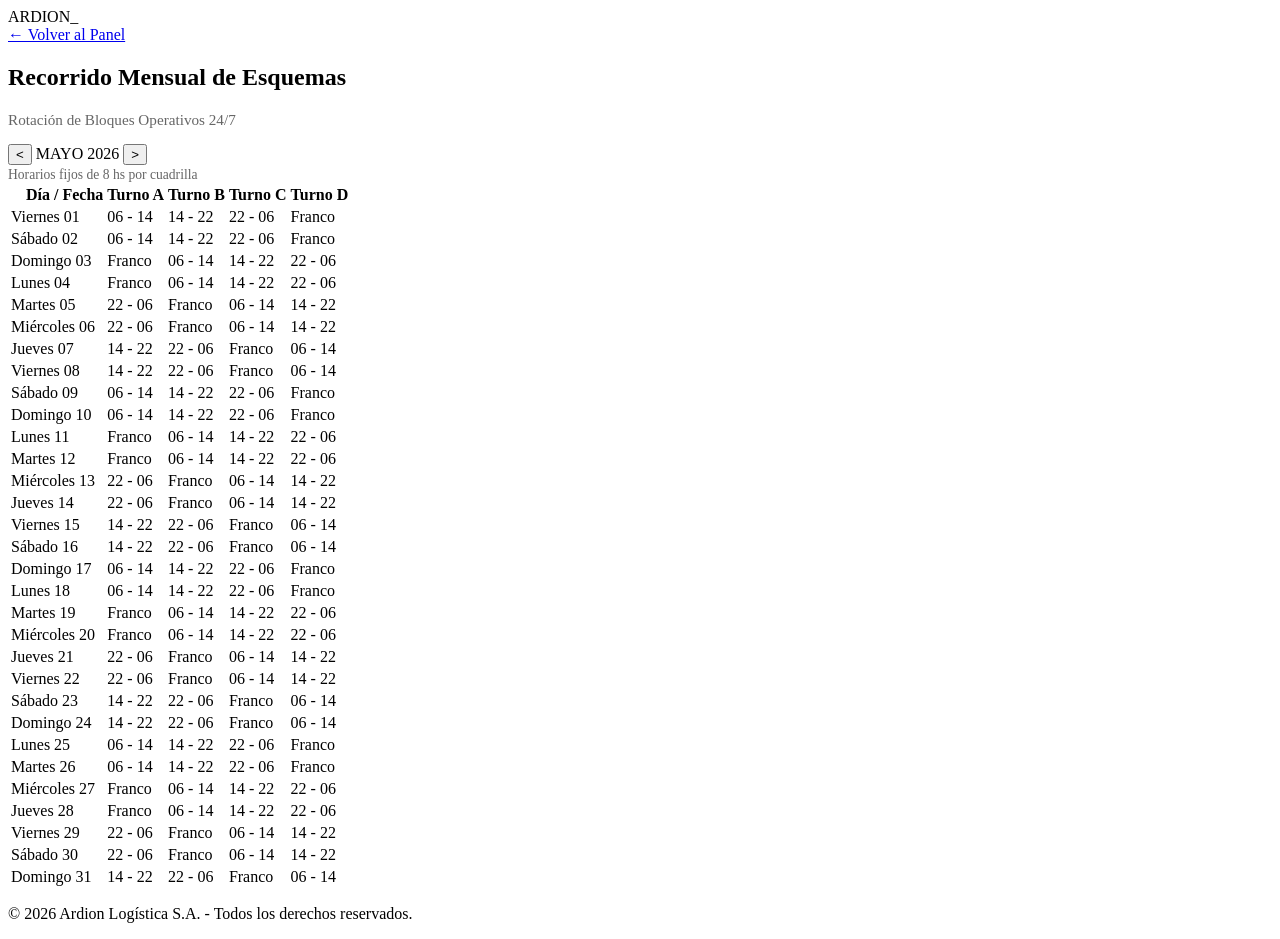
==== calendario.html @ fbe434ad "Add files via upload" ====
<!DOCTYPE html>
<html lang="es">
<head>
    <meta charset="UTF-8">
    <meta name="viewport" content="width=device-width, initial-scale=1.0">
    <title>Ardion - Calendario Mensual de Turnos</title>
	<link rel="stylesheet" href="styles.css">
</head>
<body>

    <header>
        <div class="nav-container">
            <div class="logo">ARDION<span>_</span></div>
            <a href="/home/matibza/Descargas/Deposito/separaciones/index2.html" class="btn-volver">&#8592; Volver al Panel</a>
        </div>
    </header>

    <main>
        <div class="seccion-encabezado">
            <h2>Recorrido Mensual de Esquemas</h2>
            <p style="color: #666; font-size: 0.95rem;">Rotación de Bloques Operativos 24/7</p>
        </div>

        <section>
            <div class="acciones-barra">
                <div class="mes-control">
                    <button class="btn-flecha">&lt;</button>
                    <span>MAYO 2026</span>
                    <button class="btn-flecha">&gt;</button>
                </div>
                <span style="font-size: 0.85rem; color: #666;">Horarios fijos de 8 hs por cuadrilla</span>
            </div>

            <div class="tabla-contenedor">
                <table>
                    <thead>
                        <tr>
                            <th style="text-align: left; padding-left: 1rem;">Día / Fecha</th>
                            <th>Turno A</th>
                            <th>Turno B</th>
                            <th>Turno C</th>
                            <th>Turno D</th>
                        </tr>
                    </thead>
                    <tbody>
                        <!-- Calendario Completo de 31 días (Mayo 2026) -->
                        <tr><td class="col-fecha">Viernes 01</td><td><span class="h-badge manana">06 - 14</span></td><td><span class="h-badge tarde">14 - 22</span></td><td><span class="h-badge noche">22 - 06</span></td><td><span class="h-badge franco">Franco</span></td></tr>
                        <tr class="fin-semana"><td class="col-fecha">Sábado 02</td><td><span class="h-badge manana">06 - 14</span></td><td><span class="h-badge tarde">14 - 22</span></td><td><span class="h-badge noche">22 - 06</span></td><td><span class="h-badge franco">Franco</span></td></tr>
                        <tr class="fin-semana"><td class="col-fecha">Domingo 03</td><td><span class="h-badge franco">Franco</span></td><td><span class="h-badge manana">06 - 14</span></td><td><span class="h-badge tarde">14 - 22</span></td><td><span class="h-badge noche">22 - 06</span></td></tr>
                        <tr><td class="col-fecha">Lunes 04</td><td><span class="h-badge franco">Franco</span></td><td><span class="h-badge manana">06 - 14</span></td><td><span class="h-badge tarde">14 - 22</span></td><td><span class="h-badge noche">22 - 06</span></td></tr>
                        <tr><td class="col-fecha">Martes 05</td><td><span class="h-badge noche">22 - 06</span></td><td><span class="h-badge franco">Franco</span></td><td><span class="h-badge manana">06 - 14</span></td><td><span class="h-badge tarde">14 - 22</span></td></tr>
                        <tr><td class="col-fecha">Miércoles 06</td><td><span class="h-badge noche">22 - 06</span></td><td><span class="h-badge franco">Franco</span></td><td><span class="h-badge manana">06 - 14</span></td><td><span class="h-badge tarde">14 - 22</span></td></tr>
                        <tr><td class="col-fecha">Jueves 07</td><td><span class="h-badge tarde">14 - 22</span></td><td><span class="h-badge noche">22 - 06</span></td><td><span class="h-badge franco">Franco</span></td><td><span class="h-badge manana">06 - 14</span></td></tr>
                        <tr><td class="col-fecha">Viernes 08</td><td><span class="h-badge tarde">14 - 22</span></td><td><span class="h-badge noche">22 - 06</span></td><td><span class="h-badge franco">Franco</span></td><td><span class="h-badge manana">06 - 14</span></td></tr>
                        <tr class="fin-semana"><td class="col-fecha">Sábado 09</td><td><span class="h-badge manana">06 - 14</span></td><td><span class="h-badge tarde">14 - 22</span></td><td><span class="h-badge noche">22 - 06</span></td><td><span class="h-badge franco">Franco</span></td></tr>
                        <tr class="fin-semana"><td class="col-fecha">Domingo 10</td><td><span class="h-badge manana">06 - 14</span></td><td><span class="h-badge tarde">14 - 22</span></td><td><span class="h-badge noche">22 - 06</span></td><td><span class="h-badge franco">Franco</span></td></tr>
                        <tr><td class="col-fecha">Lunes 11</td><td><span class="h-badge franco">Franco</span></td><td><span class="h-badge manana">06 - 14</span></td><td><span class="h-badge tarde">14 - 22</span></td><td><span class="h-badge noche">22 - 06</span></td></tr>
                        <tr><td class="col-fecha">Martes 12</td><td><span class="h-badge franco">Franco</span></td><td><span class="h-badge manana">06 - 14</span></td><td><span class="h-badge tarde">14 - 22</span></td><td><span class="h-badge noche">22 - 06</span></td></tr>
                        <tr><td class="col-fecha">Miércoles 13</td><td><span class="h-badge noche">22 - 06</span></td><td><span class="h-badge franco">Franco</span></td><td><span class="h-badge manana">06 - 14</span></td><td><span class="h-badge tarde">14 - 22</span></td></tr>
                        <tr><td class="col-fecha">Jueves 14</td><td><span class="h-badge noche">22 - 06</span></td><td><span class="h-badge franco">Franco</span></td><td><span class="h-badge manana">06 - 14</span></td><td><span class="h-badge tarde">14 - 22</span></td></tr>
                        <tr><td class="col-fecha">Viernes 15</td><td><span class="h-badge tarde">14 - 22</span></td><td><span class="h-badge noche">22 - 06</span></td><td><span class="h-badge franco">Franco</span></td><td><span class="h-badge manana">06 - 14</span></td></tr>
                        <tr class="fin-semana"><td class="col-fecha">Sábado 16</td><td><span class="h-badge tarde">14 - 22</span></td><td><span class="h-badge noche">22 - 06</span></td><td><span class="h-badge franco">Franco</span></td><td><span class="h-badge manana">06 - 14</span></td></tr>
                        <tr class="fin-semana"><td class="col-fecha">Domingo 17</td><td><span class="h-badge manana">06 - 14</span></td><td><span class="h-badge tarde">14 - 22</span></td><td><span class="h-badge noche">22 - 06</span></td><td><span class="h-badge franco">Franco</span></td></tr>
                        <tr><td class="col-fecha">Lunes 18</td><td><span class="h-badge manana">06 - 14</span></td><td><span class="h-badge tarde">14 - 22</span></td><td><span class="h-badge noche">22 - 06</span></td><td><span class="h-badge franco">Franco</span></td></tr>
                        <tr><td class="col-fecha">Martes 19</td><td><span class="h-badge franco">Franco</span></td><td><span class="h-badge manana">06 - 14</span></td><td><span class="h-badge tarde">14 - 22</span></td><td><span class="h-badge noche">22 - 06</span></td></tr>
                        <tr><td class="col-fecha">Miércoles 20</td><td><span class="h-badge franco">Franco</span></td><td><span class="h-badge manana">06 - 14</span></td><td><span class="h-badge tarde">14 - 22</span></td><td><span class="h-badge noche">22 - 06</span></td></tr>
                        <tr><td class="col-fecha">Jueves 21</td><td><span class="h-badge noche">22 - 06</span></td><td><span class="h-badge franco">Franco</span></td><td><span class="h-badge manana">06 - 14</span></td><td><span class="h-badge tarde">14 - 22</span></td></tr>
                        <tr><td class="col-fecha">Viernes 22</td><td><span class="h-badge noche">22 - 06</span></td><td><span class="h-badge franco">Franco</span></td><td><span class="h-badge manana">06 - 14</span></td><td><span class="h-badge tarde">14 - 22</span></td></tr>
                        <tr class="fin-semana"><td class="col-fecha">Sábado 23</td><td><span class="h-badge tarde">14 - 22</span></td><td><span class="h-badge noche">22 - 06</span></td><td><span class="h-badge franco">Franco</span></td><td><span class="h-badge manana">06 - 14</span></td></tr>
                        <tr class="fin-semana"><td class="col-fecha">Domingo 24</td><td><span class="h-badge tarde">14 - 22</span></td><td><span class="h-badge noche">22 - 06</span></td><td><span class="h-badge franco">Franco</span></td><td><span class="h-badge manana">06 - 14</span></td></tr>
                        <tr><td class="col-fecha">Lunes 25</td><td><span class="h-badge manana">06 - 14</span></td><td><span class="h-badge tarde">14 - 22</span></td><td><span class="h-badge noche">22 - 06</span></td><td><span class="h-badge franco">Franco</span></td></tr>
                        <tr><td class="col-fecha">Martes 26</td><td><span class="h-badge manana">06 - 14</span></td><td><span class="h-badge tarde">14 - 22</span></td><td><span class="h-badge noche">22 - 06</span></td><td><span class="h-badge franco">Franco</span></td></tr>
                        <tr><td class="col-fecha">Miércoles 27</td><td><span class="h-badge franco">Franco</span></td><td><span class="h-badge manana">06 - 14</span></td><td><span class="h-badge tarde">14 - 22</span></td><td><span class="h-badge noche">22 - 06</span></td></tr>
                        <tr><td class="col-fecha">Jueves 28</td><td><span class="h-badge franco">Franco</span></td><td><span class="h-badge manana">06 - 14</span></td><td><span class="h-badge tarde">14 - 22</span></td><td><span class="h-badge noche">22 - 06</span></td></tr>
                        <tr><td class="col-fecha">Viernes 29</td><td><span class="h-badge noche">22 - 06</span></td><td><span class="h-badge franco">Franco</span></td><td><span class="h-badge manana">06 - 14</span></td><td><span class="h-badge tarde">14 - 22</span></td></tr>
                        <tr class="fin-semana"><td class="col-fecha">Sábado 30</td><td><span class="h-badge noche">22 - 06</span></td><td><span class="h-badge franco">Franco</span></td><td><span class="h-badge manana">06 - 14</span></td><td><span class="h-badge tarde">14 - 22</span></td></tr>
                        <tr class="fin-semana"><td class="col-fecha">Domingo 31</td><td><span class="h-badge tarde">14 - 22</span></td><td><span class="h-badge noche">22 - 06</span></td><td><span class="h-badge franco">Franco</span></td><td><span class="h-badge manana">06 - 14</span></td></tr>
                    </tbody>
                </table>
            </div>
        </section>
    </main>

    <footer>
        <div class="container">
            <p>&copy; 2026 Ardion Logística S.A. - Todos los derechos reservados.</p>
        </div>
    </footer>

</body>
</html>
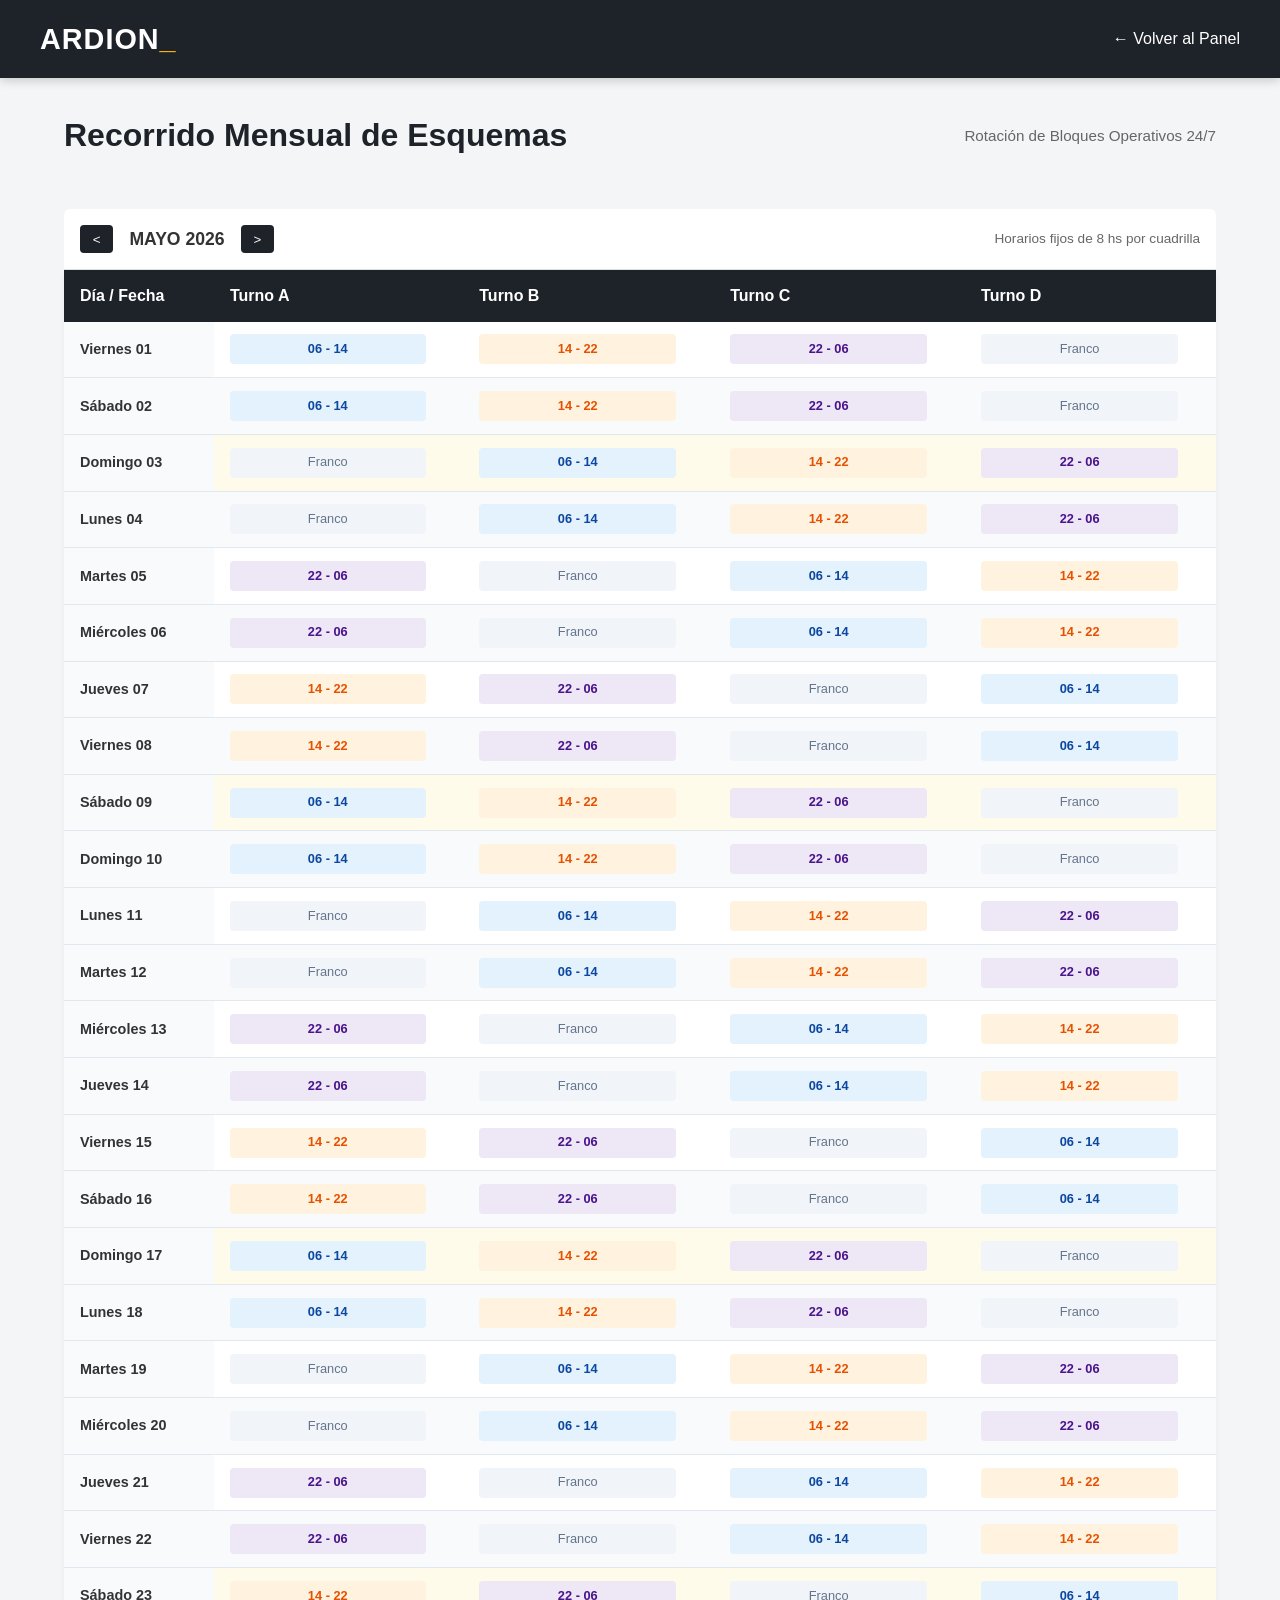
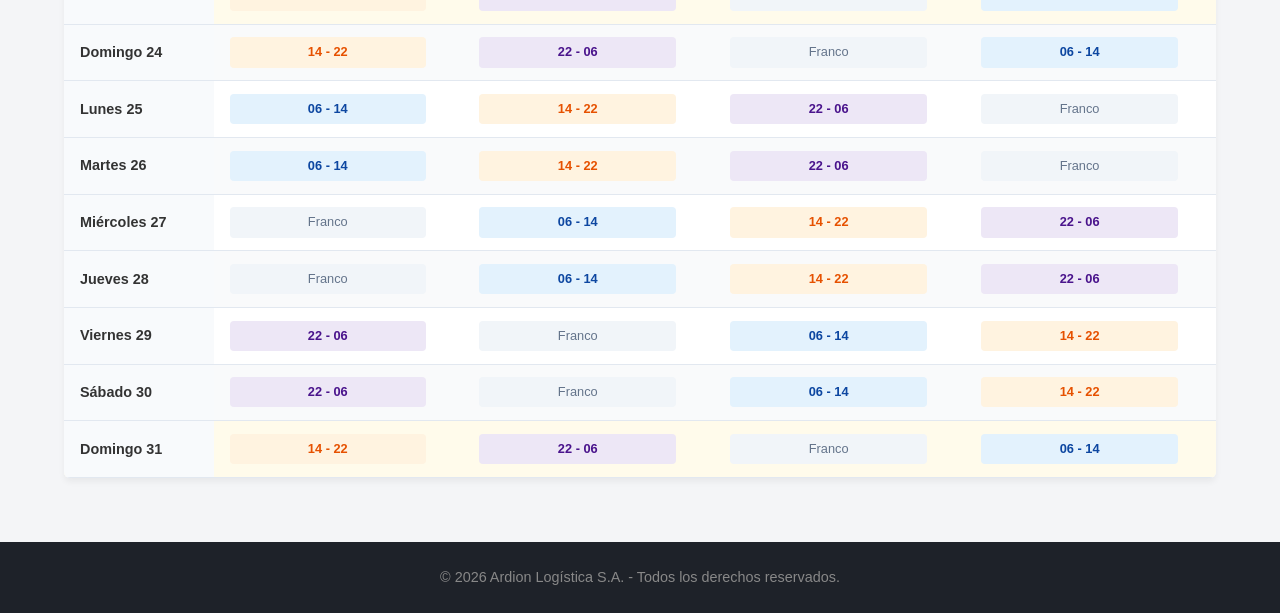
==== commit 2501d20c: "Update calendario.html" ====
--- a/calendario.html
+++ b/calendario.html
@@ -11,7 +11,7 @@
     <header>
         <div class="nav-container">
             <div class="logo">ARDION<span>_</span></div>
-            <a href="/home/matibza/Descargas/Deposito/separaciones/index2.html" class="btn-volver">&#8592; Volver al Panel</a>
+            <a href="index2.html" class="btn-volver">&#8592; Volver al Panel</a>
         </div>
     </header>
 
--- a/styles.css
+++ b/styles.css
@@ -0,0 +1,604 @@
+/* ============================================================
+   ARDION LOGISTICS - ESTILOS GLOBALES UNIFICADOS
+   Integra: Dashboard Principal | Turnos | Análisis | Personal | Stock | Vacaciones
+   Versión 2.0 - Sin conflictos ni superposiciones
+   ============================================================ */
+
+/* ---------- VARIABLES GLOBALES ---------- */
+:root {
+    /* Colores base */
+    --color-principal: #1e2229;
+    --color-secundario: #2a303c;
+    --color-acento: #ffb703;
+    --color-texto: #ffffff;
+    --color-texto-oscuro: #333333;
+    --color-fondo: #f4f5f7;
+    --fuente: 'Segoe UI', Tahoma, Geneva, Verdana, sans-serif;
+    
+    /* Colores específicos por módulo (se usan según contexto) */
+    --color-stock: #0288d1;
+    --color-autoelevadores: #f57c00;
+    --color-personal: #388e3c;
+    --color-turnos: #7b1fa2;
+    --color-vacaciones: #d32f2f;
+    --color-analisis: #0097a7;
+    
+    /* Estados y métricas */
+    --color-exito: #388e3c;
+    --color-alerta: #f57c00;
+    --color-peligro: #d32f2f;
+}
+
+* {
+    margin: 0;
+    padding: 0;
+    box-sizing: border-box;
+}
+
+body {
+    font-family: var(--fuente);
+    background-color: var(--color-fondo);
+    color: var(--color-texto-oscuro);
+    line-height: 1.6;
+}
+
+/* ---------- HEADER Y NAVEGACIÓN (Común a todos) ---------- */
+header {
+    background-color: var(--color-principal);
+    color: var(--color-texto);
+    padding: 1rem 2rem;
+    position: sticky;
+    top: 0;
+    z-index: 1000;
+    box-shadow: 0 2px 10px rgba(0,0,0,0.2);
+}
+
+.nav-container {
+    display: flex;
+    justify-content: space-between;
+    align-items: center;
+    max-width: 1200px;
+    margin: 0 auto;
+}
+
+.logo {
+    font-size: 1.8rem;
+    font-weight: bold;
+    letter-spacing: 1px;
+}
+
+.logo span {
+    color: var(--color-acento);
+}
+
+/* Navegación común */
+nav ul {
+    display: flex;
+    list-style: none;
+    gap: 1.5rem;
+}
+
+nav a, .btn-volver {
+    color: var(--color-texto);
+    text-decoration: none;
+    font-weight: 500;
+    transition: color 0.3s ease;
+    display: flex;
+    align-items: center;
+    gap: 0.5rem;
+}
+
+nav a:hover, .btn-volver:hover {
+    color: var(--color-acento);
+}
+
+/* ---------- CONTENEDORES PRINCIPALES ---------- */
+main {
+    max-width: 1200px;
+    margin: 2rem auto;
+    padding: 0 1.5rem;
+}
+
+.hero {
+    background: linear-gradient(rgba(30, 34, 41, 0.85), rgba(42, 48, 60, 0.85)), 
+                url('https://images.unsplash.com/photo-1586528116311-ad8dd3c8310d?auto=format&fit=crop&w=1350&q=80') no-repeat center center/cover;
+    height: 40vh;
+    display: flex;
+    justify-content: center;
+    align-items: center;
+    text-align: center;
+    color: var(--color-texto);
+    padding: 0 1rem;
+}
+
+.hero-content h1 {
+    font-size: 2.5rem;
+    margin-bottom: 0.5rem;
+}
+
+.hero-content p {
+    font-size: 1.2rem;
+    color: #ccc;
+}
+
+/* ---------- SECCIÓN TÍTULOS (Común) ---------- */
+.seccion-titulo {
+    text-align: center;
+    margin-bottom: 3rem;
+    position: relative;
+}
+
+.seccion-titulo h2, .seccion-encabezado h2 {
+    font-size: 2rem;
+    color: var(--color-principal);
+}
+
+.seccion-titulo::after {
+    content: '';
+    display: block;
+    width: 60px;
+    height: 4px;
+    background-color: var(--color-acento);
+    margin: 0.5rem auto 0 auto;
+    border-radius: 2px;
+}
+
+.seccion-encabezado {
+    display: flex;
+    justify-content: space-between;
+    align-items: center;
+    margin-bottom: 2rem;
+    padding-bottom: 1rem;
+}
+
+/* Bordes por módulo - se aplican según clase */
+.seccion-encabezado.border-stock { border-bottom: 3px solid var(--color-stock); }
+.seccion-encabezado.border-turnos { border-bottom: 3px solid var(--color-turnos); }
+.seccion-encabezado.border-analisis { border-bottom: 3px solid var(--color-analisis); }
+.seccion-encabezado.border-personal { border-bottom: 3px solid var(--color-personal); }
+.seccion-encabezado.border-vacaciones { border-bottom: 3px solid var(--color-vacaciones); }
+
+/* ---------- GRILLAS Y CARDS (Dashboard) ---------- */
+.dashboard-grid {
+    display: grid;
+    grid-template-columns: repeat(auto-fit, minmax(300px, 1fr));
+    gap: 2rem;
+}
+
+/* Cards base */
+.card, .kpi-box, .kpi-card, .panel-formulario, .panel-tabla {
+    background-color: #ffffff;
+    border-radius: 6px;
+    box-shadow: 0 4px 6px rgba(0,0,0,0.05);
+    transition: transform 0.3s ease, box-shadow 0.3s ease;
+}
+
+.card {
+    padding: 2rem;
+    display: flex;
+    flex-direction: column;
+    justify-content: space-between;
+    border-top: 5px solid var(--color-secundario);
+}
+
+.card:hover {
+    transform: translateY(-5px);
+    box-shadow: 0 8px 15px rgba(0,0,0,0.1);
+}
+
+/* Variaciones de color en el borde superior de cada tarjeta dashboard */
+.card.stock { --color-secundario: var(--color-stock); border-top-color: var(--color-stock); }
+.card.autoelevadores { --color-secundario: var(--color-autoelevadores); border-top-color: var(--color-autoelevadores); }
+.card.personal { --color-secundario: var(--color-personal); border-top-color: var(--color-personal); }
+.card.turnos { --color-secundario: var(--color-turnos); border-top-color: var(--color-turnos); }
+.card.vacaciones { --color-secundario: var(--color-vacaciones); border-top-color: var(--color-vacaciones); }
+.card.analisis { --color-secundario: var(--color-analisis); border-top-color: var(--color-analisis); }
+
+.card h3, .kpi-box h3 {
+    font-size: 1.4rem;
+    margin-bottom: 1rem;
+    color: var(--color-principal);
+}
+
+.card p, .kpi-box p {
+    color: #666;
+    margin-bottom: 1.5rem;
+    font-size: 0.95rem;
+    flex-grow: 1;
+}
+
+.card-btn {
+    display: inline-block;
+    background-color: var(--color-principal);
+    color: var(--color-texto);
+    padding: 0.7rem 1.5rem;
+    text-decoration: none;
+    border-radius: 4px;
+    font-weight: 600;
+    text-align: center;
+    transition: background-color 0.3s ease;
+}
+
+.card-btn:hover {
+    background-color: var(--color-acento);
+    color: var(--color-principal);
+}
+
+/* ---------- KPI CARDS (Genérico reutilizable) ---------- */
+.kpi-card {
+    padding: 1.5rem;
+    border-left: 4px solid var(--color-principal);
+}
+
+.kpi-card p {
+    font-size: 0.9rem;
+    color: #666;
+    text-transform: uppercase;
+    font-weight: 600;
+}
+
+.kpi-card .numero, .stat-grande {
+    font-size: 1.8rem;
+    font-weight: bold;
+    color: var(--color-principal);
+    margin-top: 0.2rem;
+}
+
+.kpi-card.alerta {
+    border-left-color: var(--color-alerta);
+}
+
+/* ---------- BARRAS DE ACCIONES Y FILTROS (Común) ---------- */
+.acciones-barra {
+    background-color: #ffffff;
+    padding: 1rem;
+    border-radius: 6px 6px 0 0;
+    border-bottom: 1px solid #e0e0e0;
+    display: flex;
+    justify-content: space-between;
+    align-items: center;
+    gap: 1rem;
+    flex-wrap: wrap;
+}
+
+.buscador {
+    padding: 0.6rem 1rem;
+    border: 1px solid #ccc;
+    border-radius: 4px;
+    width: 300px;
+    font-family: var(--fuente);
+}
+
+/* Botones por módulo */
+.btn-accion, .btn-submit {
+    background-color: var(--color-principal);
+    color: var(--color-texto);
+    padding: 0.6rem 1.2rem;
+    text-decoration: none;
+    border-radius: 4px;
+    font-weight: 600;
+    font-size: 0.9rem;
+    transition: background-color 0.3s ease;
+    border: none;
+    cursor: pointer;
+}
+
+.btn-accion.stock { background-color: var(--color-stock); }
+.btn-accion.stock:hover { background-color: #0277bd; }
+
+.btn-accion.personal { background-color: var(--color-personal); }
+.btn-accion.personal:hover { background-color: #2e7d32; }
+
+.btn-accion.vacaciones, .btn-submit { background-color: var(--color-vacaciones); }
+.btn-accion.vacaciones:hover, .btn-submit:hover { background-color: #b71c1c; }
+
+/* Navegación entre meses */
+.mes-control {
+    display: flex;
+    align-items: center;
+    gap: 1rem;
+    font-weight: bold;
+    font-size: 1.1rem;
+}
+
+.btn-flecha {
+    background-color: var(--color-principal);
+    color: var(--color-texto);
+    border: none;
+    padding: 0.4rem 0.8rem;
+    border-radius: 4px;
+    cursor: pointer;
+}
+
+/* ---------- TABLAS (Estilo unificado) ---------- */
+.tabla-contenedor {
+    background-color: #ffffff;
+    border-radius: 0 0 6px 6px;
+    box-shadow: 0 4px 6px rgba(0,0,0,0.05);
+    overflow-x: auto;
+}
+
+table {
+    width: 100%;
+    border-collapse: collapse;
+    text-align: left;
+}
+
+th {
+    background-color: var(--color-principal);
+    color: var(--color-texto);
+    font-weight: 600;
+    padding: 0.8rem 1rem;
+    position: sticky;
+    top: 0;
+    z-index: 20;
+}
+
+td {
+    padding: 0.8rem 1rem;
+    font-size: 0.9rem;
+    border-bottom: 1px solid #e2e8f0;
+}
+
+tr:hover {
+    background-color: #f1f3f5;
+}
+
+tr:nth-child(even) {
+    background-color: #f9fafb;
+}
+
+/* Columna fecha específica para calendario turnos */
+.col-fecha {
+    font-weight: 600;
+    background-color: #f8fafc;
+    text-align: left;
+    padding-left: 1rem;
+    width: 150px;
+}
+
+/* Fines de semana en calendario */
+.fin-semana {
+    background-color: #fffbeb;
+}
+
+/* ---------- BADGES Y ESTADOS (Unificados) ---------- */
+.badge {
+    display: inline-block;
+    padding: 0.25rem 0.6rem;
+    border-radius: 50px;
+    font-size: 0.8rem;
+    font-weight: 600;
+    text-align: center;
+}
+
+/* Estados de stock */
+.badge.disponible { background-color: #e8f5e9; color: #2e7d32; }
+.badge.critico { background-color: #ffebee; color: #c62828; }
+.badge.baja { background-color: #fff3e0; color: #ef6c00; }
+
+/* Estados de personal */
+.badge.activo { background-color: #e8f5e9; color: #2e7d32; }
+.badge.descanso { background-color: #e3f2fd; color: #0d47a1; }
+.badge.licencia { background-color: #ffebee; color: #c62828; }
+
+/* Estados de vacaciones */
+.badge.aprobado { background-color: #e8f5e9; color: #2e7d32; }
+.badge.pendiente { background-color: #fff3e0; color: #ef6c00; }
+.badge.rechazado { background-color: #ffebee; color: #c62828; }
+
+/* ---------- BLOQUES DE HORARIOS (Calendario Turnos) ---------- */
+.h-badge {
+    display: inline-block;
+    width: 90%;
+    padding: 0.3rem 0;
+    border-radius: 4px;
+    font-weight: bold;
+    font-size: 0.8rem;
+    text-align: center;
+}
+
+.h-badge.manana { background-color: #e3f2fd; color: #0d47a1; }
+.h-badge.tarde { background-color: #fff3e0; color: #e65100; }
+.h-badge.noche { background-color: #ede7f6; color: #4a148c; }
+.h-badge.franco { background-color: #f1f5f9; color: #64748b; font-weight: normal; }
+
+/* ---------- COMPONENTES DE GRÁFICOS Y MÉTRICAS ---------- */
+.dashboard-row {
+    display: grid;
+    grid-template-columns: repeat(auto-fit, minmax(340px, 1fr));
+    gap: 2rem;
+    margin-bottom: 2rem;
+}
+
+.kpi-box {
+    padding: 1.5rem;
+}
+
+.kpi-box h3 {
+    font-size: 1.1rem;
+    border-bottom: 1px solid #eee;
+    padding-bottom: 0.5rem;
+    margin-bottom: 1rem;
+    display: flex;
+    justify-content: space-between;
+    align-items: center;
+}
+
+.kpi-meta {
+    font-size: 0.8rem;
+    color: #888;
+    font-weight: normal;
+}
+
+.stat-grande {
+    text-align: center;
+    margin: 0.5rem 0;
+}
+
+.stat-sub {
+    font-size: 0.85rem;
+    color: #666;
+    text-align: center;
+    margin-bottom: 1rem;
+}
+
+/* Barras de progreso */
+.progress-container {
+    margin-bottom: 1rem;
+}
+
+.progress-label {
+    display: flex;
+    justify-content: space-between;
+    font-size: 0.85rem;
+    margin-bottom: 0.25rem;
+    font-weight: 500;
+}
+
+.progress-bar-bg {
+    background-color: #eaedf1;
+    height: 10px;
+    border-radius: 5px;
+    overflow: hidden;
+}
+
+.progress-bar-fill {
+    height: 100%;
+    border-radius: 5px;
+}
+
+/* Mini listas */
+.mini-list {
+    list-style: none;
+}
+
+.mini-list-item {
+    display: flex;
+    justify-content: space-between;
+    align-items: center;
+    padding: 0.5rem 0;
+    border-bottom: 1px dashed #eee;
+    font-size: 0.9rem;
+}
+
+.mini-list-item:last-child {
+    border-bottom: none;
+}
+
+/* Textos de estado */
+.txt-exito { color: var(--color-exito); font-weight: bold; }
+.txt-alerta { color: var(--color-alerta); font-weight: bold; }
+.txt-peligro { color: var(--color-peligro); font-weight: bold; }
+
+/* ---------- LAYOUT DE DOS COLUMNAS (Vacaciones) ---------- */
+.contenido-layout {
+    display: grid;
+    grid-template-columns: 320px 1fr;
+    gap: 2rem;
+}
+
+.panel-formulario, .panel-tabla {
+    height: fit-content;
+}
+
+.panel-formulario {
+    padding: 1.5rem;
+}
+
+.panel-formulario h3, .tabla-cabecera-filtro h3 {
+    font-size: 1.1rem;
+    margin-bottom: 1.2rem;
+    color: var(--color-principal);
+    border-bottom: 1px solid #eee;
+    padding-bottom: 0.5rem;
+}
+
+.tabla-cabecera-filtro {
+    padding: 1rem;
+    background-color: #fff;
+    border-bottom: 1px solid #e0e0e0;
+    display: flex;
+    justify-content: space-between;
+    align-items: center;
+}
+
+/* Formularios */
+.form-group {
+    margin-bottom: 1rem;
+}
+
+.form-group label {
+    display: block;
+    font-size: 0.85rem;
+    font-weight: 600;
+    margin-bottom: 0.3rem;
+    color: #555;
+}
+
+.form-group input, .form-group select {
+    width: 100%;
+    padding: 0.6rem;
+    border: 1px solid #ccc;
+    border-radius: 4px;
+    font-family: var(--fuente);
+    font-size: 0.9rem;
+}
+
+/* ---------- GRILLAS DE RESUMEN (Personal, Stock, Vacaciones) ---------- */
+.resumen-personal, .resumen-stock, .resumen-vacaciones {
+    display: grid;
+    grid-template-columns: repeat(auto-fit, minmax(220px, 1fr));
+    gap: 1.5rem;
+    margin-bottom: 2.5rem;
+}
+
+/* ---------- FOOTER (Común) ---------- */
+footer {
+    background-color: var(--color-principal);
+    color: var(--color-texto);
+    text-align: center;
+    padding: 1.5rem;
+    margin-top: 4rem;
+    font-size: 0.9rem;
+}
+
+footer p {
+    color: #888;
+}
+
+/* ---------- RESPONSIVE (Unificado) ---------- */
+@media (max-width: 992px) {
+    .contenido-layout {
+        grid-template-columns: 1fr;
+    }
+}
+
+@media (max-width: 768px) {
+    .hero-content h1 {
+        font-size: 2rem;
+    }
+    
+    nav, nav ul {
+        display: none;
+    }
+    
+    .seccion-encabezado {
+        flex-direction: column;
+        align-items: flex-start;
+        gap: 1rem;
+    }
+    
+    .acciones-barra {
+        flex-direction: column;
+        align-items: stretch;
+    }
+    
+    .buscador {
+        width: 100%;
+    }
+    
+    .dashboard-row, .contenido-layout {
+        grid-template-columns: 1fr;
+    }
+}
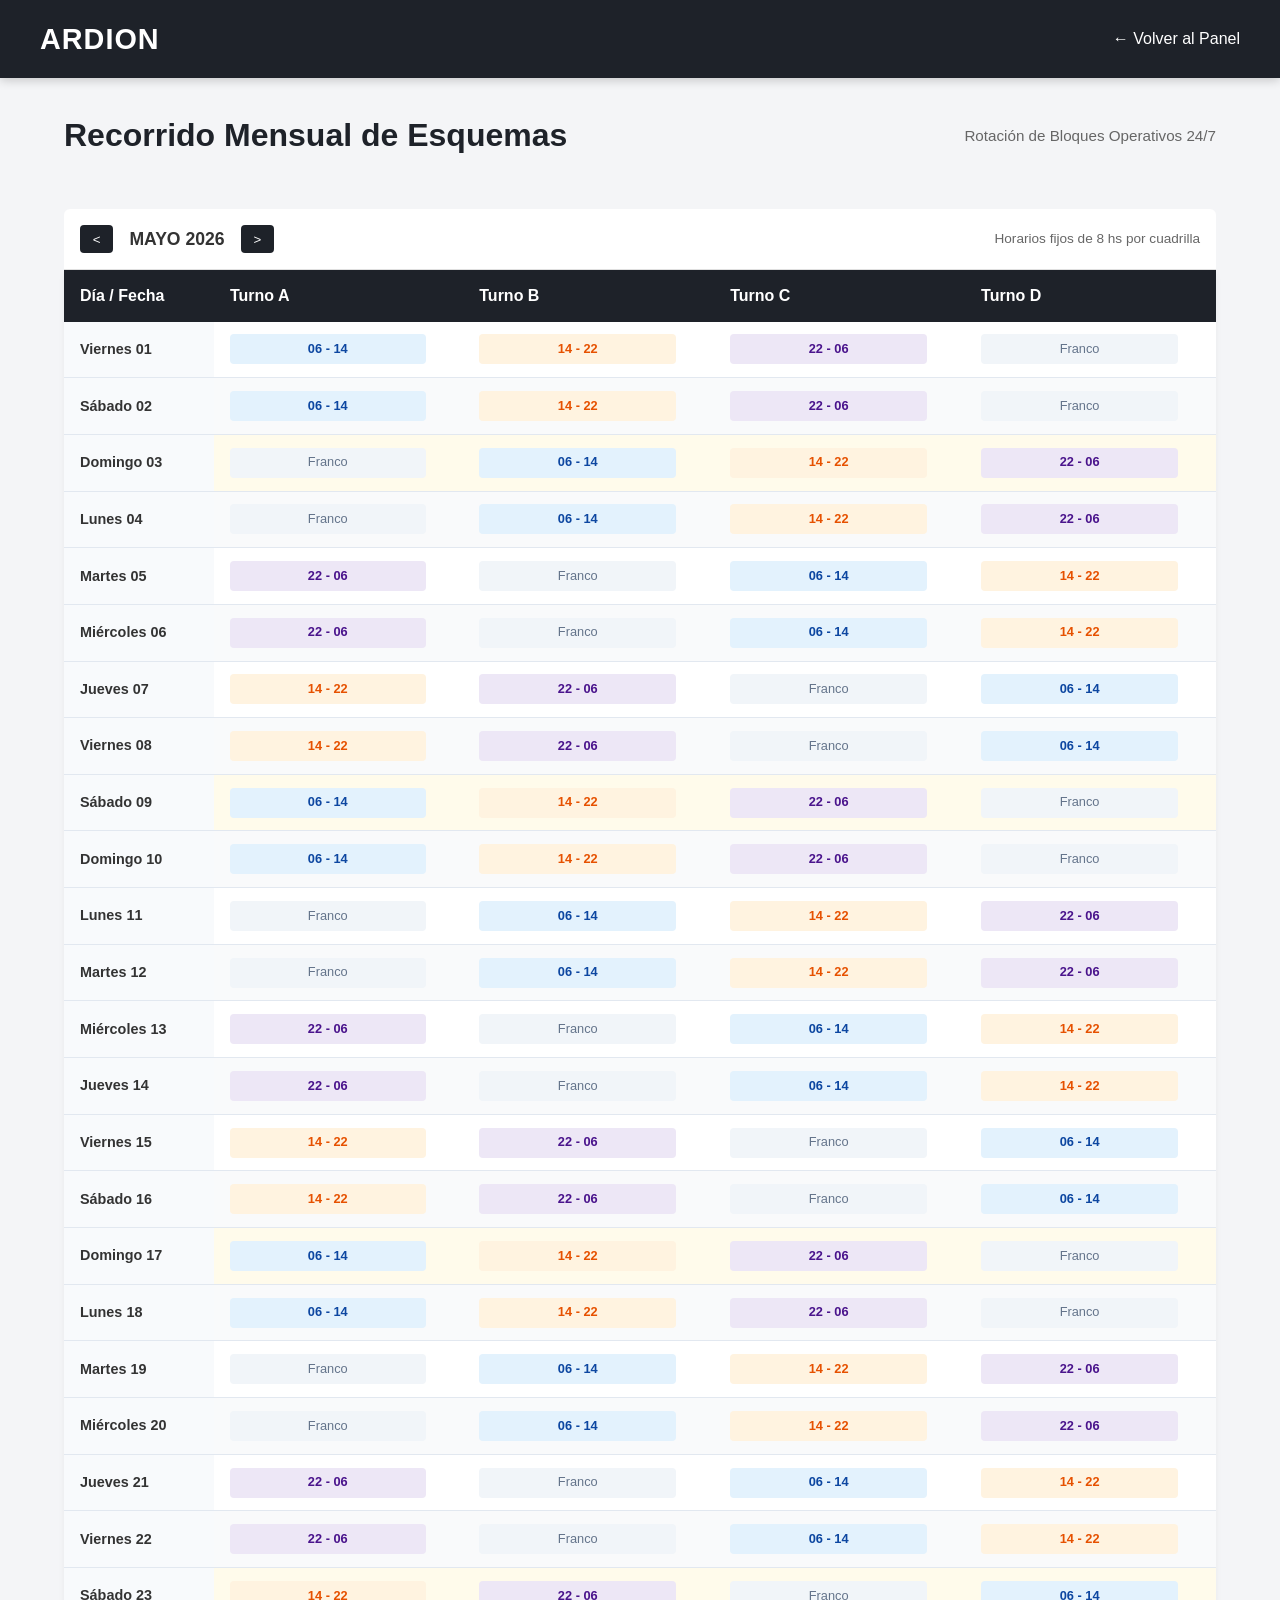
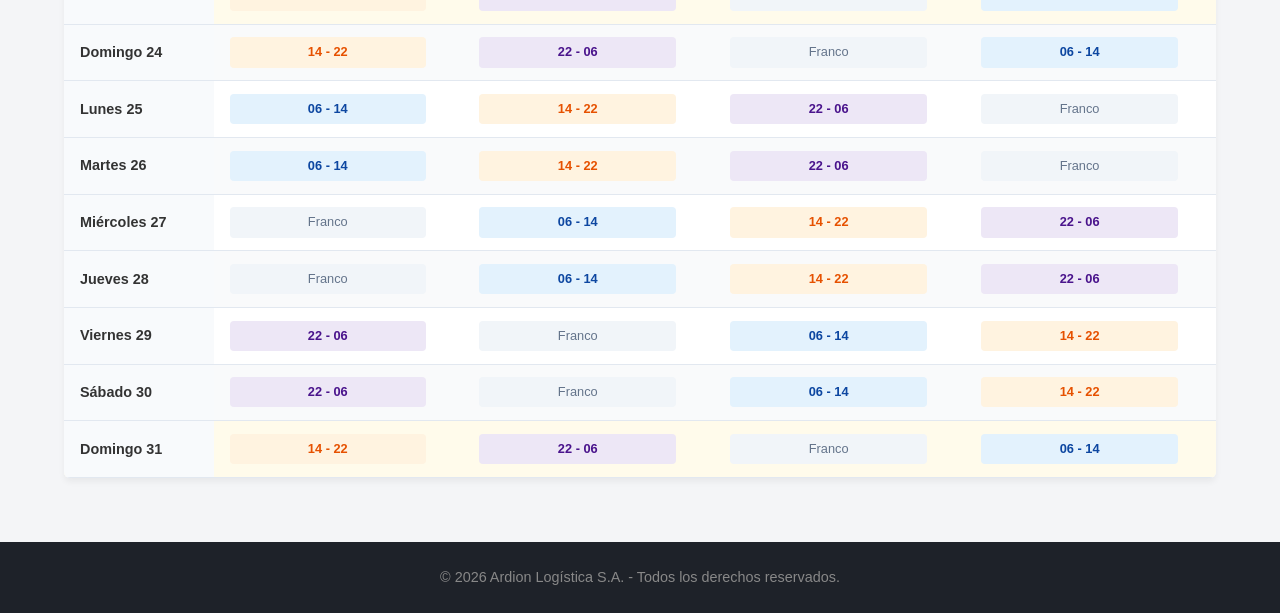
==== commit f6c59bbc: "Update calendario.html" ====
--- a/calendario.html
+++ b/calendario.html
@@ -10,7 +10,7 @@
 
     <header>
         <div class="nav-container">
-            <div class="logo">ARDION<span>_</span></div>
+            <div class="logo">ARDION</div>
             <a href="index2.html" class="btn-volver">&#8592; Volver al Panel</a>
         </div>
     </header>
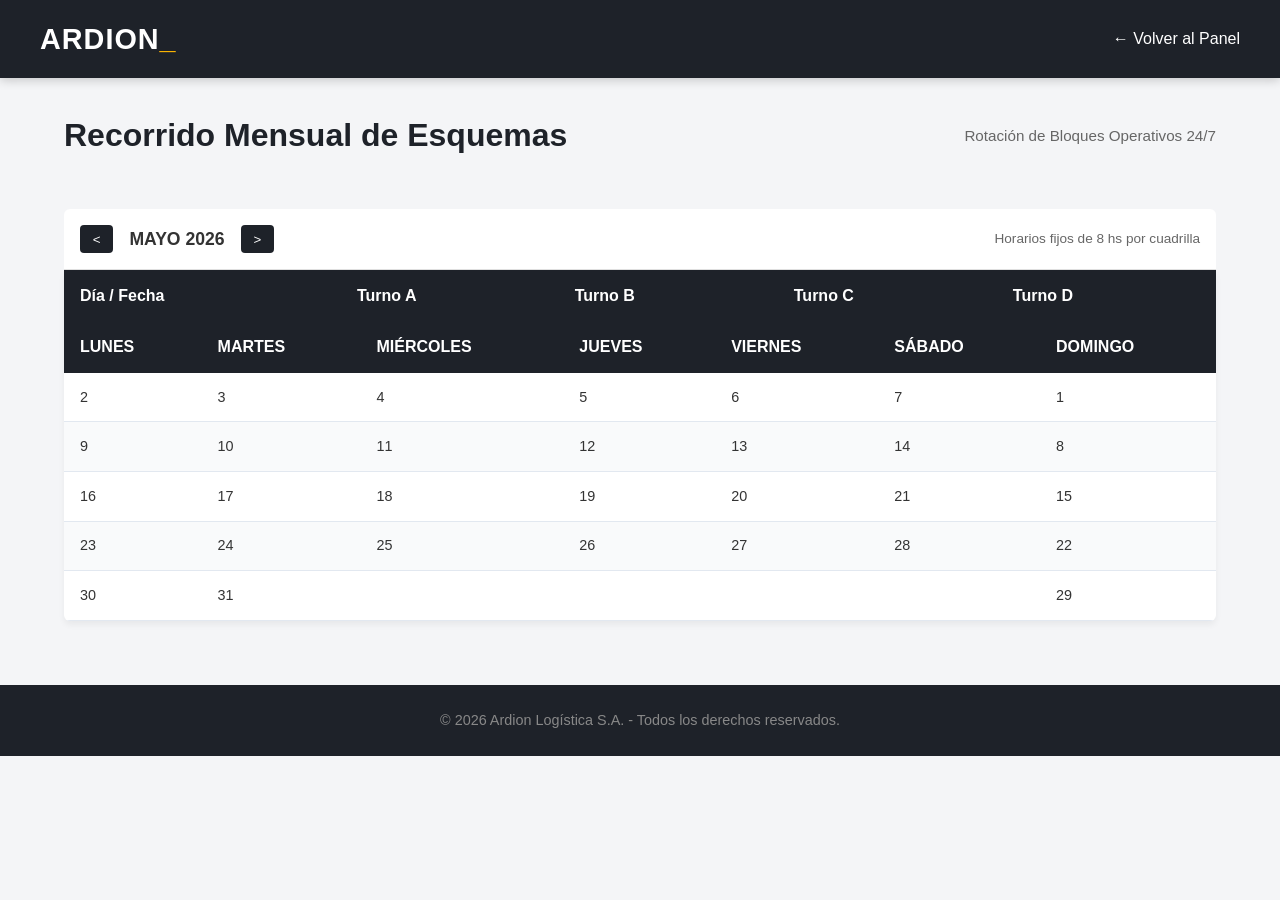
==== commit ec55e05f: "Add files via upload" ====
--- a/calendario.html
+++ b/calendario.html
@@ -5,12 +5,13 @@
     <meta name="viewport" content="width=device-width, initial-scale=1.0">
     <title>Ardion - Calendario Mensual de Turnos</title>
 	<link rel="stylesheet" href="styles.css">
+	<link rel="stylesheet" href="styles_calendario.css">
 </head>
 <body>
 
     <header>
         <div class="nav-container">
-            <div class="logo">ARDION</div>
+            <div class="logo">ARDION<span>_</span></div>
             <a href="index2.html" class="btn-volver">&#8592; Volver al Panel</a>
         </div>
     </header>
@@ -44,37 +45,104 @@
                     </thead>
                     <tbody>
                         <!-- Calendario Completo de 31 días (Mayo 2026) -->
-                        <tr><td class="col-fecha">Viernes 01</td><td><span class="h-badge manana">06 - 14</span></td><td><span class="h-badge tarde">14 - 22</span></td><td><span class="h-badge noche">22 - 06</span></td><td><span class="h-badge franco">Franco</span></td></tr>
-                        <tr class="fin-semana"><td class="col-fecha">Sábado 02</td><td><span class="h-badge manana">06 - 14</span></td><td><span class="h-badge tarde">14 - 22</span></td><td><span class="h-badge noche">22 - 06</span></td><td><span class="h-badge franco">Franco</span></td></tr>
-                        <tr class="fin-semana"><td class="col-fecha">Domingo 03</td><td><span class="h-badge franco">Franco</span></td><td><span class="h-badge manana">06 - 14</span></td><td><span class="h-badge tarde">14 - 22</span></td><td><span class="h-badge noche">22 - 06</span></td></tr>
-                        <tr><td class="col-fecha">Lunes 04</td><td><span class="h-badge franco">Franco</span></td><td><span class="h-badge manana">06 - 14</span></td><td><span class="h-badge tarde">14 - 22</span></td><td><span class="h-badge noche">22 - 06</span></td></tr>
-                        <tr><td class="col-fecha">Martes 05</td><td><span class="h-badge noche">22 - 06</span></td><td><span class="h-badge franco">Franco</span></td><td><span class="h-badge manana">06 - 14</span></td><td><span class="h-badge tarde">14 - 22</span></td></tr>
-                        <tr><td class="col-fecha">Miércoles 06</td><td><span class="h-badge noche">22 - 06</span></td><td><span class="h-badge franco">Franco</span></td><td><span class="h-badge manana">06 - 14</span></td><td><span class="h-badge tarde">14 - 22</span></td></tr>
-                        <tr><td class="col-fecha">Jueves 07</td><td><span class="h-badge tarde">14 - 22</span></td><td><span class="h-badge noche">22 - 06</span></td><td><span class="h-badge franco">Franco</span></td><td><span class="h-badge manana">06 - 14</span></td></tr>
-                        <tr><td class="col-fecha">Viernes 08</td><td><span class="h-badge tarde">14 - 22</span></td><td><span class="h-badge noche">22 - 06</span></td><td><span class="h-badge franco">Franco</span></td><td><span class="h-badge manana">06 - 14</span></td></tr>
-                        <tr class="fin-semana"><td class="col-fecha">Sábado 09</td><td><span class="h-badge manana">06 - 14</span></td><td><span class="h-badge tarde">14 - 22</span></td><td><span class="h-badge noche">22 - 06</span></td><td><span class="h-badge franco">Franco</span></td></tr>
-                        <tr class="fin-semana"><td class="col-fecha">Domingo 10</td><td><span class="h-badge manana">06 - 14</span></td><td><span class="h-badge tarde">14 - 22</span></td><td><span class="h-badge noche">22 - 06</span></td><td><span class="h-badge franco">Franco</span></td></tr>
-                        <tr><td class="col-fecha">Lunes 11</td><td><span class="h-badge franco">Franco</span></td><td><span class="h-badge manana">06 - 14</span></td><td><span class="h-badge tarde">14 - 22</span></td><td><span class="h-badge noche">22 - 06</span></td></tr>
-                        <tr><td class="col-fecha">Martes 12</td><td><span class="h-badge franco">Franco</span></td><td><span class="h-badge manana">06 - 14</span></td><td><span class="h-badge tarde">14 - 22</span></td><td><span class="h-badge noche">22 - 06</span></td></tr>
-                        <tr><td class="col-fecha">Miércoles 13</td><td><span class="h-badge noche">22 - 06</span></td><td><span class="h-badge franco">Franco</span></td><td><span class="h-badge manana">06 - 14</span></td><td><span class="h-badge tarde">14 - 22</span></td></tr>
-                        <tr><td class="col-fecha">Jueves 14</td><td><span class="h-badge noche">22 - 06</span></td><td><span class="h-badge franco">Franco</span></td><td><span class="h-badge manana">06 - 14</span></td><td><span class="h-badge tarde">14 - 22</span></td></tr>
-                        <tr><td class="col-fecha">Viernes 15</td><td><span class="h-badge tarde">14 - 22</span></td><td><span class="h-badge noche">22 - 06</span></td><td><span class="h-badge franco">Franco</span></td><td><span class="h-badge manana">06 - 14</span></td></tr>
-                        <tr class="fin-semana"><td class="col-fecha">Sábado 16</td><td><span class="h-badge tarde">14 - 22</span></td><td><span class="h-badge noche">22 - 06</span></td><td><span class="h-badge franco">Franco</span></td><td><span class="h-badge manana">06 - 14</span></td></tr>
-                        <tr class="fin-semana"><td class="col-fecha">Domingo 17</td><td><span class="h-badge manana">06 - 14</span></td><td><span class="h-badge tarde">14 - 22</span></td><td><span class="h-badge noche">22 - 06</span></td><td><span class="h-badge franco">Franco</span></td></tr>
-                        <tr><td class="col-fecha">Lunes 18</td><td><span class="h-badge manana">06 - 14</span></td><td><span class="h-badge tarde">14 - 22</span></td><td><span class="h-badge noche">22 - 06</span></td><td><span class="h-badge franco">Franco</span></td></tr>
-                        <tr><td class="col-fecha">Martes 19</td><td><span class="h-badge franco">Franco</span></td><td><span class="h-badge manana">06 - 14</span></td><td><span class="h-badge tarde">14 - 22</span></td><td><span class="h-badge noche">22 - 06</span></td></tr>
-                        <tr><td class="col-fecha">Miércoles 20</td><td><span class="h-badge franco">Franco</span></td><td><span class="h-badge manana">06 - 14</span></td><td><span class="h-badge tarde">14 - 22</span></td><td><span class="h-badge noche">22 - 06</span></td></tr>
-                        <tr><td class="col-fecha">Jueves 21</td><td><span class="h-badge noche">22 - 06</span></td><td><span class="h-badge franco">Franco</span></td><td><span class="h-badge manana">06 - 14</span></td><td><span class="h-badge tarde">14 - 22</span></td></tr>
-                        <tr><td class="col-fecha">Viernes 22</td><td><span class="h-badge noche">22 - 06</span></td><td><span class="h-badge franco">Franco</span></td><td><span class="h-badge manana">06 - 14</span></td><td><span class="h-badge tarde">14 - 22</span></td></tr>
-                        <tr class="fin-semana"><td class="col-fecha">Sábado 23</td><td><span class="h-badge tarde">14 - 22</span></td><td><span class="h-badge noche">22 - 06</span></td><td><span class="h-badge franco">Franco</span></td><td><span class="h-badge manana">06 - 14</span></td></tr>
-                        <tr class="fin-semana"><td class="col-fecha">Domingo 24</td><td><span class="h-badge tarde">14 - 22</span></td><td><span class="h-badge noche">22 - 06</span></td><td><span class="h-badge franco">Franco</span></td><td><span class="h-badge manana">06 - 14</span></td></tr>
-                        <tr><td class="col-fecha">Lunes 25</td><td><span class="h-badge manana">06 - 14</span></td><td><span class="h-badge tarde">14 - 22</span></td><td><span class="h-badge noche">22 - 06</span></td><td><span class="h-badge franco">Franco</span></td></tr>
-                        <tr><td class="col-fecha">Martes 26</td><td><span class="h-badge manana">06 - 14</span></td><td><span class="h-badge tarde">14 - 22</span></td><td><span class="h-badge noche">22 - 06</span></td><td><span class="h-badge franco">Franco</span></td></tr>
-                        <tr><td class="col-fecha">Miércoles 27</td><td><span class="h-badge franco">Franco</span></td><td><span class="h-badge manana">06 - 14</span></td><td><span class="h-badge tarde">14 - 22</span></td><td><span class="h-badge noche">22 - 06</span></td></tr>
-                        <tr><td class="col-fecha">Jueves 28</td><td><span class="h-badge franco">Franco</span></td><td><span class="h-badge manana">06 - 14</span></td><td><span class="h-badge tarde">14 - 22</span></td><td><span class="h-badge noche">22 - 06</span></td></tr>
-                        <tr><td class="col-fecha">Viernes 29</td><td><span class="h-badge noche">22 - 06</span></td><td><span class="h-badge franco">Franco</span></td><td><span class="h-badge manana">06 - 14</span></td><td><span class="h-badge tarde">14 - 22</span></td></tr>
-                        <tr class="fin-semana"><td class="col-fecha">Sábado 30</td><td><span class="h-badge noche">22 - 06</span></td><td><span class="h-badge franco">Franco</span></td><td><span class="h-badge manana">06 - 14</span></td><td><span class="h-badge tarde">14 - 22</span></td></tr>
-                        <tr class="fin-semana"><td class="col-fecha">Domingo 31</td><td><span class="h-badge tarde">14 - 22</span></td><td><span class="h-badge noche">22 - 06</span></td><td><span class="h-badge franco">Franco</span></td><td><span class="h-badge manana">06 - 14</span></td></tr>
+                       
+<div class="calendario-container">
+
+    <!-- Tabla calendario rectangular: 7 columnas (días de semana) y filas necesarias para 31 celdas.
+         Organización: Lunes a Domingo (como calendario tradicional)
+         Para cubrir exactamente 31 días comenzamos desde el día 1 en la posición que corresponda según marzo 2026.
+         Marzo 2026 comienza en DOMINGO. Para que quede completamente rectangular y mostrar todas las celdas de forma
+         ordenada, haremos que la primera fila tenga desde día 1 (domingo) y completamos hasta el sábado siguiente.
+         Al final, necesitaremos 5 filas completas (7x5 = 35 celdas) pero sólo mostraremos 31 números; 
+         las celdas vacías (sin número) se mantienen en blanco para respetar forma rectangular. El diseño de la tabla
+         será completamente simétrico. -->
+    <table class="calendario-tabla" role="grid">
+        <thead>
+            <tr>
+                <th>LUNES</th>
+                <th>MARTES</th>
+                <th>MIÉRCOLES</th>
+                <th>JUEVES</th>
+                <th>VIERNES</th>
+                <th>SÁBADO</th>
+                <th>DOMINGO</th>
+            </tr>
+        </thead>
+        <tbody>
+            <!-- 
+                Marzo 2026: el primer día es domingo 1.
+                Distribución real:
+                - Semana 1: Domingo 1, luego lunes 2, martes 3, miércoles 4, jueves 5, viernes 6, sábado 7.
+                - Semana 2: Domingo 8, lunes 9, martes 10, miércoles 11, jueves 12, viernes 13, sábado 14.
+                - Semana 3: Domingo 15, lunes 16, martes 17, miércoles 18, jueves 19, viernes 20, sábado 21.
+                - Semana 4: Domingo 22, lunes 23, martes 24, miércoles 25, jueves 26, viernes 27, sábado 28.
+                - Semana 5: Domingo 29, lunes 30, martes 31, miércoles (vacío), jueves (vacío), viernes (vacío), sábado (vacío).
+                
+                Para lograr exactamente 31 números dentro de las celdas, mantendremos la estructura rectangular de 7x5.
+                Las celdas sin día se dejan vacías o con un espacio, pero la cuadrícula permanece sólida.
+                Además agregaremos clase 'sabado' o 'domingo' para aplicar color de fondo según paleta original.
+            -->
+            <!-- FILA 1: del día 1 al 7 (pero atención: domingo 1 empieza en la última columna). 
+                 En la tabla el orden de columnas es LUNES, MARTES, MIÉR, JUEVES, VIERNES, SÁBADO, DOMINGO. -->
+            <tr>
+                <!-- Lunes 2 -->
+                <td class="lunes"><div class="numero-dia">2</div></td>
+                <!-- Martes 3 -->
+                <td><div class="numero-dia">3</div></td>
+                <!-- Miércoles 4 -->
+                <td><div class="numero-dia">4</div></td>
+                <!-- Jueves 5 -->
+                <td><div class="numero-dia">5</div></td>
+                <!-- Viernes 6 -->
+                <td><div class="numero-dia">6</div></td>
+                <!-- Sábado 7 (sabado) -->
+                <td class="sabado"><div class="numero-dia">7</div></td>
+                <!-- Domingo 1 (domingo) -->
+                <td class="domingo"><div class="numero-dia">1</div></td>
+            </tr>
+            <!-- FILA 2: días 8 al 14 -->
+            <tr>
+                <td><div class="numero-dia">9</div></td>   <!-- Lunes 9 -->
+                <td><div class="numero-dia">10</div></td>  <!-- Martes 10 -->
+                <td><div class="numero-dia">11</div></td>  <!-- Miércoles 11 -->
+                <td><div class="numero-dia">12</div></td>  <!-- Jueves 12 -->
+                <td><div class="numero-dia">13</div></td>  <!-- Viernes 13 -->
+                <td class="sabado"><div class="numero-dia">14</div></td> <!-- Sábado 14 -->
+                <td class="domingo"><div class="numero-dia">8</div></td>  <!-- Domingo 8 -->
+            </tr>
+            <!-- FILA 3: días 15 al 21 -->
+            <tr>
+                <td><div class="numero-dia">16</div></td>  <!-- Lunes 16 -->
+                <td><div class="numero-dia">17</div></td>  <!-- Martes 17 -->
+                <td><div class="numero-dia">18</div></td>  <!-- Miércoles 18 -->
+                <td><div class="numero-dia">19</div></td>  <!-- Jueves 19 -->
+                <td><div class="numero-dia">20</div></td>  <!-- Viernes 20 -->
+                <td class="sabado"><div class="numero-dia">21</div></td> <!-- Sábado 21 -->
+                <td class="domingo"><div class="numero-dia">15</div></td> <!-- Domingo 15 -->
+            </tr>
+            <!-- FILA 4: días 22 al 28 -->
+            <tr>
+                <td><div class="numero-dia">23</div></td>  <!-- Lunes 23 -->
+                <td><div class="numero-dia">24</div></td>  <!-- Martes 24 -->
+                <td><div class="numero-dia">25</div></td>  <!-- Miércoles 25 -->
+                <td><div class="numero-dia">26</div></td>  <!-- Jueves 26 -->
+                <td><div class="numero-dia">27</div></td>  <!-- Viernes 27 -->
+                <td class="sabado"><div class="numero-dia">28</div></td> <!-- Sábado 28 -->
+                <td class="domingo"><div class="numero-dia">22</div></td> <!-- Domingo 22 -->
+            </tr>
+            <!-- FILA 5: días 29,30,31 + celdas vacías (sin número) para mantener rectangularidad -->
+            <tr>
+                <td><div class="numero-dia">30</div></td>  <!-- Lunes 30 -->
+                <td><div class="numero-dia">31</div></td>  <!-- Martes 31 -->
+                <td><!-- Miércoles vacío (sin número, espacio en blanco) --></td>
+                <td><!-- Jueves vacío --></td>
+                <td><!-- Viernes vacío --></td>
+                <td class="sabado"><!-- Sábado vacío, solo fondo de finde pero sin número --></td>
+                <td class="domingo"><div class="numero-dia">29</div></td>  <!-- Domingo 29 -->
+            </tr>
+        </tbody>
+    </table>
+</div>
                     </tbody>
                 </table>
             </div>
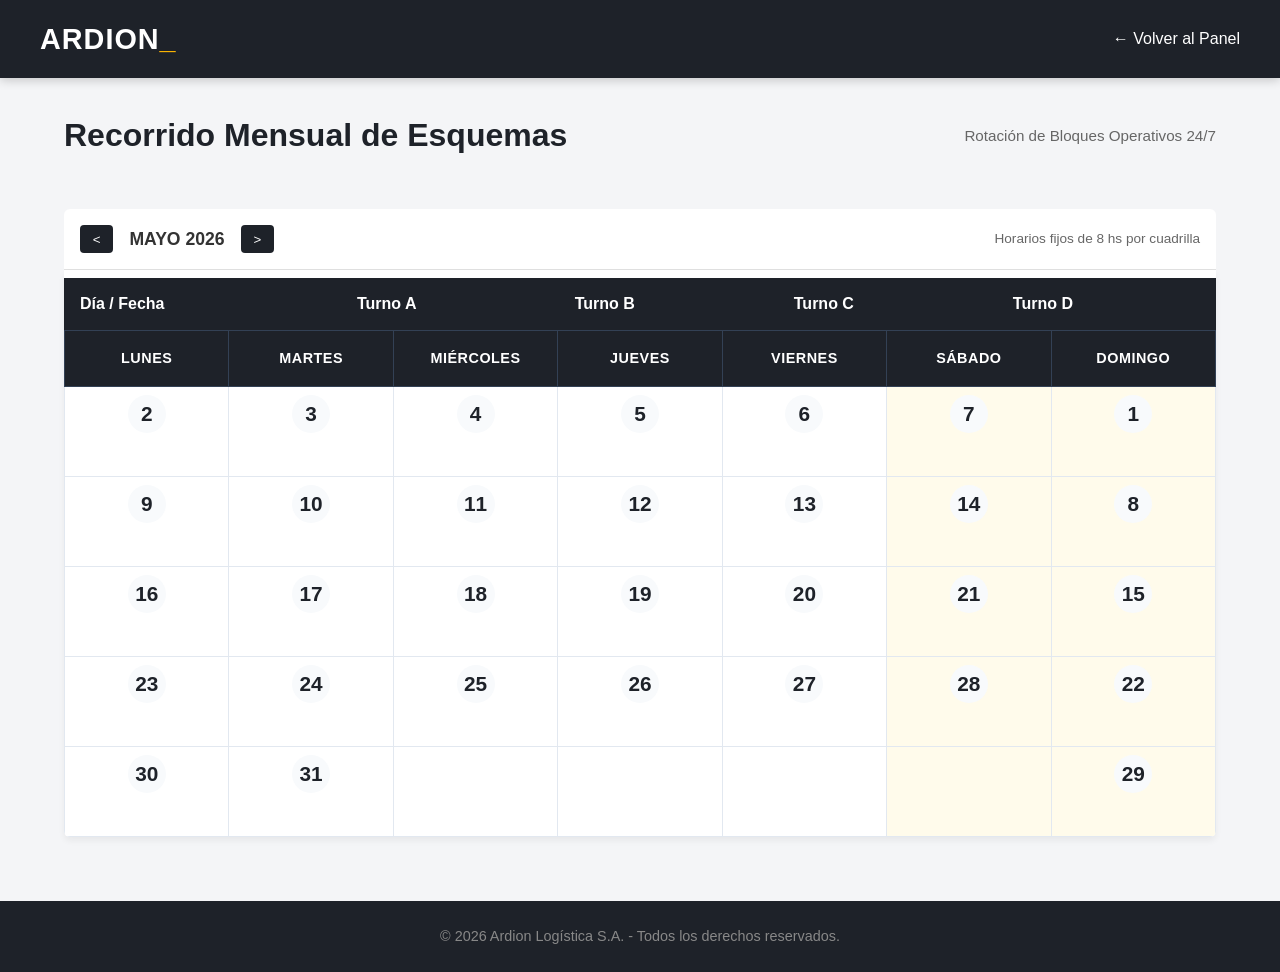
==== commit 9796bc60: "Update calendario.html" ====
--- a/calendario.html
+++ b/calendario.html
@@ -4,8 +4,8 @@
     <meta charset="UTF-8">
     <meta name="viewport" content="width=device-width, initial-scale=1.0">
     <title>Ardion - Calendario Mensual de Turnos</title>
-	<link rel="stylesheet" href="styles.css">
-	<link rel="stylesheet" href="styles_calendario.css">
+	<link rel="stylesheet" href="styles/styles.css">
+	<link rel="stylesheet" href="styles/styles_calendario.css">
 </head>
 <body>
 
--- a/styles/styles.css
+++ b/styles/styles.css
@@ -0,0 +1,604 @@
+/* ============================================================
+   ARDION LOGISTICS - ESTILOS GLOBALES UNIFICADOS
+   Integra: Dashboard Principal | Turnos | Análisis | Personal | Stock | Vacaciones
+   Versión 2.0 - Sin conflictos ni superposiciones
+   ============================================================ */
+
+/* ---------- VARIABLES GLOBALES ---------- */
+:root {
+    /* Colores base */
+    --color-principal: #1e2229;
+    --color-secundario: #2a303c;
+    --color-acento: #ffb703;
+    --color-texto: #ffffff;
+    --color-texto-oscuro: #333333;
+    --color-fondo: #f4f5f7;
+    --fuente: 'Segoe UI', Tahoma, Geneva, Verdana, sans-serif;
+    
+    /* Colores específicos por módulo (se usan según contexto) */
+    --color-stock: #0288d1;
+    --color-autoelevadores: #f57c00;
+    --color-personal: #388e3c;
+    --color-turnos: #7b1fa2;
+    --color-vacaciones: #d32f2f;
+    --color-analisis: #0097a7;
+    
+    /* Estados y métricas */
+    --color-exito: #388e3c;
+    --color-alerta: #f57c00;
+    --color-peligro: #d32f2f;
+}
+
+* {
+    margin: 0;
+    padding: 0;
+    box-sizing: border-box;
+}
+
+body {
+    font-family: var(--fuente);
+    background-color: var(--color-fondo);
+    color: var(--color-texto-oscuro);
+    line-height: 1.6;
+}
+
+/* ---------- HEADER Y NAVEGACIÓN (Común a todos) ---------- */
+header {
+    background-color: var(--color-principal);
+    color: var(--color-texto);
+    padding: 1rem 2rem;
+    position: sticky;
+    top: 0;
+    z-index: 1000;
+    box-shadow: 0 2px 10px rgba(0,0,0,0.2);
+}
+
+.nav-container {
+    display: flex;
+    justify-content: space-between;
+    align-items: center;
+    max-width: 1200px;
+    margin: 0 auto;
+}
+
+.logo {
+    font-size: 1.8rem;
+    font-weight: bold;
+    letter-spacing: 1px;
+}
+
+.logo span {
+    color: var(--color-acento);
+}
+
+/* Navegación común */
+nav ul {
+    display: flex;
+    list-style: none;
+    gap: 1.5rem;
+}
+
+nav a, .btn-volver {
+    color: var(--color-texto);
+    text-decoration: none;
+    font-weight: 500;
+    transition: color 0.3s ease;
+    display: flex;
+    align-items: center;
+    gap: 0.5rem;
+}
+
+nav a:hover, .btn-volver:hover {
+    color: var(--color-acento);
+}
+
+/* ---------- CONTENEDORES PRINCIPALES ---------- */
+main {
+    max-width: 1200px;
+    margin: 2rem auto;
+    padding: 0 1.5rem;
+}
+
+.hero {
+    background: linear-gradient(rgba(30, 34, 41, 0.85), rgba(42, 48, 60, 0.85)), 
+                url('https://images.unsplash.com/photo-1586528116311-ad8dd3c8310d?auto=format&fit=crop&w=1350&q=80') no-repeat center center/cover;
+    height: 40vh;
+    display: flex;
+    justify-content: center;
+    align-items: center;
+    text-align: center;
+    color: var(--color-texto);
+    padding: 0 1rem;
+}
+
+.hero-content h1 {
+    font-size: 2.5rem;
+    margin-bottom: 0.5rem;
+}
+
+.hero-content p {
+    font-size: 1.2rem;
+    color: #ccc;
+}
+
+/* ---------- SECCIÓN TÍTULOS (Común) ---------- */
+.seccion-titulo {
+    text-align: center;
+    margin-bottom: 3rem;
+    position: relative;
+}
+
+.seccion-titulo h2, .seccion-encabezado h2 {
+    font-size: 2rem;
+    color: var(--color-principal);
+}
+
+.seccion-titulo::after {
+    content: '';
+    display: block;
+    width: 60px;
+    height: 4px;
+    background-color: var(--color-acento);
+    margin: 0.5rem auto 0 auto;
+    border-radius: 2px;
+}
+
+.seccion-encabezado {
+    display: flex;
+    justify-content: space-between;
+    align-items: center;
+    margin-bottom: 2rem;
+    padding-bottom: 1rem;
+}
+
+/* Bordes por módulo - se aplican según clase */
+.seccion-encabezado.border-stock { border-bottom: 3px solid var(--color-stock); }
+.seccion-encabezado.border-turnos { border-bottom: 3px solid var(--color-turnos); }
+.seccion-encabezado.border-analisis { border-bottom: 3px solid var(--color-analisis); }
+.seccion-encabezado.border-personal { border-bottom: 3px solid var(--color-personal); }
+.seccion-encabezado.border-vacaciones { border-bottom: 3px solid var(--color-vacaciones); }
+
+/* ---------- GRILLAS Y CARDS (Dashboard) ---------- */
+.dashboard-grid {
+    display: grid;
+    grid-template-columns: repeat(auto-fit, minmax(300px, 1fr));
+    gap: 2rem;
+}
+
+/* Cards base */
+.card, .kpi-box, .kpi-card, .panel-formulario, .panel-tabla {
+    background-color: #ffffff;
+    border-radius: 6px;
+    box-shadow: 0 4px 6px rgba(0,0,0,0.05);
+    transition: transform 0.3s ease, box-shadow 0.3s ease;
+}
+
+.card {
+    padding: 2rem;
+    display: flex;
+    flex-direction: column;
+    justify-content: space-between;
+    border-top: 5px solid var(--color-secundario);
+}
+
+.card:hover {
+    transform: translateY(-5px);
+    box-shadow: 0 8px 15px rgba(0,0,0,0.1);
+}
+
+/* Variaciones de color en el borde superior de cada tarjeta dashboard */
+.card.stock { --color-secundario: var(--color-stock); border-top-color: var(--color-stock); }
+.card.autoelevadores { --color-secundario: var(--color-autoelevadores); border-top-color: var(--color-autoelevadores); }
+.card.personal { --color-secundario: var(--color-personal); border-top-color: var(--color-personal); }
+.card.turnos { --color-secundario: var(--color-turnos); border-top-color: var(--color-turnos); }
+.card.vacaciones { --color-secundario: var(--color-vacaciones); border-top-color: var(--color-vacaciones); }
+.card.analisis { --color-secundario: var(--color-analisis); border-top-color: var(--color-analisis); }
+
+.card h3, .kpi-box h3 {
+    font-size: 1.4rem;
+    margin-bottom: 1rem;
+    color: var(--color-principal);
+}
+
+.card p, .kpi-box p {
+    color: #666;
+    margin-bottom: 1.5rem;
+    font-size: 0.95rem;
+    flex-grow: 1;
+}
+
+.card-btn {
+    display: inline-block;
+    background-color: var(--color-principal);
+    color: var(--color-texto);
+    padding: 0.7rem 1.5rem;
+    text-decoration: none;
+    border-radius: 4px;
+    font-weight: 600;
+    text-align: center;
+    transition: background-color 0.3s ease;
+}
+
+.card-btn:hover {
+    background-color: var(--color-acento);
+    color: var(--color-principal);
+}
+
+/* ---------- KPI CARDS (Genérico reutilizable) ---------- */
+.kpi-card {
+    padding: 1.5rem;
+    border-left: 4px solid var(--color-principal);
+}
+
+.kpi-card p {
+    font-size: 0.9rem;
+    color: #666;
+    text-transform: uppercase;
+    font-weight: 600;
+}
+
+.kpi-card .numero, .stat-grande {
+    font-size: 1.8rem;
+    font-weight: bold;
+    color: var(--color-principal);
+    margin-top: 0.2rem;
+}
+
+.kpi-card.alerta {
+    border-left-color: var(--color-alerta);
+}
+
+/* ---------- BARRAS DE ACCIONES Y FILTROS (Común) ---------- */
+.acciones-barra {
+    background-color: #ffffff;
+    padding: 1rem;
+    border-radius: 6px 6px 0 0;
+    border-bottom: 1px solid #e0e0e0;
+    display: flex;
+    justify-content: space-between;
+    align-items: center;
+    gap: 1rem;
+    flex-wrap: wrap;
+}
+
+.buscador {
+    padding: 0.6rem 1rem;
+    border: 1px solid #ccc;
+    border-radius: 4px;
+    width: 300px;
+    font-family: var(--fuente);
+}
+
+/* Botones por módulo */
+.btn-accion, .btn-submit {
+    background-color: var(--color-principal);
+    color: var(--color-texto);
+    padding: 0.6rem 1.2rem;
+    text-decoration: none;
+    border-radius: 4px;
+    font-weight: 600;
+    font-size: 0.9rem;
+    transition: background-color 0.3s ease;
+    border: none;
+    cursor: pointer;
+}
+
+.btn-accion.stock { background-color: var(--color-stock); }
+.btn-accion.stock:hover { background-color: #0277bd; }
+
+.btn-accion.personal { background-color: var(--color-personal); }
+.btn-accion.personal:hover { background-color: #2e7d32; }
+
+.btn-accion.vacaciones, .btn-submit { background-color: var(--color-vacaciones); }
+.btn-accion.vacaciones:hover, .btn-submit:hover { background-color: #b71c1c; }
+
+/* Navegación entre meses */
+.mes-control {
+    display: flex;
+    align-items: center;
+    gap: 1rem;
+    font-weight: bold;
+    font-size: 1.1rem;
+}
+
+.btn-flecha {
+    background-color: var(--color-principal);
+    color: var(--color-texto);
+    border: none;
+    padding: 0.4rem 0.8rem;
+    border-radius: 4px;
+    cursor: pointer;
+}
+
+/* ---------- TABLAS (Estilo unificado) ---------- */
+.tabla-contenedor {
+    background-color: #ffffff;
+    border-radius: 0 0 6px 6px;
+    box-shadow: 0 4px 6px rgba(0,0,0,0.05);
+    overflow-x: auto;
+}
+
+table {
+    width: 100%;
+    border-collapse: collapse;
+    text-align: left;
+}
+
+th {
+    background-color: var(--color-principal);
+    color: var(--color-texto);
+    font-weight: 600;
+    padding: 0.8rem 1rem;
+    position: sticky;
+    top: 0;
+    z-index: 20;
+}
+
+td {
+    padding: 0.8rem 1rem;
+    font-size: 0.9rem;
+    border-bottom: 1px solid #e2e8f0;
+}
+
+tr:hover {
+    background-color: #f1f3f5;
+}
+
+tr:nth-child(even) {
+    background-color: #f9fafb;
+}
+
+/* Columna fecha específica para calendario turnos */
+.col-fecha {
+    font-weight: 600;
+    background-color: #f8fafc;
+    text-align: left;
+    padding-left: 1rem;
+    width: 150px;
+}
+
+/* Fines de semana en calendario */
+.fin-semana {
+    background-color: #fffbeb;
+}
+
+/* ---------- BADGES Y ESTADOS (Unificados) ---------- */
+.badge {
+    display: inline-block;
+    padding: 0.25rem 0.6rem;
+    border-radius: 50px;
+    font-size: 0.8rem;
+    font-weight: 600;
+    text-align: center;
+}
+
+/* Estados de stock */
+.badge.disponible { background-color: #e8f5e9; color: #2e7d32; }
+.badge.critico { background-color: #ffebee; color: #c62828; }
+.badge.baja { background-color: #fff3e0; color: #ef6c00; }
+
+/* Estados de personal */
+.badge.activo { background-color: #e8f5e9; color: #2e7d32; }
+.badge.descanso { background-color: #e3f2fd; color: #0d47a1; }
+.badge.licencia { background-color: #ffebee; color: #c62828; }
+
+/* Estados de vacaciones */
+.badge.aprobado { background-color: #e8f5e9; color: #2e7d32; }
+.badge.pendiente { background-color: #fff3e0; color: #ef6c00; }
+.badge.rechazado { background-color: #ffebee; color: #c62828; }
+
+/* ---------- BLOQUES DE HORARIOS (Calendario Turnos) ---------- */
+.h-badge {
+    display: inline-block;
+    width: 90%;
+    padding: 0.3rem 0;
+    border-radius: 4px;
+    font-weight: bold;
+    font-size: 0.8rem;
+    text-align: center;
+}
+
+.h-badge.manana { background-color: #e3f2fd; color: #0d47a1; }
+.h-badge.tarde { background-color: #fff3e0; color: #e65100; }
+.h-badge.noche { background-color: #ede7f6; color: #4a148c; }
+.h-badge.franco { background-color: #f1f5f9; color: #64748b; font-weight: normal; }
+
+/* ---------- COMPONENTES DE GRÁFICOS Y MÉTRICAS ---------- */
+.dashboard-row {
+    display: grid;
+    grid-template-columns: repeat(auto-fit, minmax(340px, 1fr));
+    gap: 2rem;
+    margin-bottom: 2rem;
+}
+
+.kpi-box {
+    padding: 1.5rem;
+}
+
+.kpi-box h3 {
+    font-size: 1.1rem;
+    border-bottom: 1px solid #eee;
+    padding-bottom: 0.5rem;
+    margin-bottom: 1rem;
+    display: flex;
+    justify-content: space-between;
+    align-items: center;
+}
+
+.kpi-meta {
+    font-size: 0.8rem;
+    color: #888;
+    font-weight: normal;
+}
+
+.stat-grande {
+    text-align: center;
+    margin: 0.5rem 0;
+}
+
+.stat-sub {
+    font-size: 0.85rem;
+    color: #666;
+    text-align: center;
+    margin-bottom: 1rem;
+}
+
+/* Barras de progreso */
+.progress-container {
+    margin-bottom: 1rem;
+}
+
+.progress-label {
+    display: flex;
+    justify-content: space-between;
+    font-size: 0.85rem;
+    margin-bottom: 0.25rem;
+    font-weight: 500;
+}
+
+.progress-bar-bg {
+    background-color: #eaedf1;
+    height: 10px;
+    border-radius: 5px;
+    overflow: hidden;
+}
+
+.progress-bar-fill {
+    height: 100%;
+    border-radius: 5px;
+}
+
+/* Mini listas */
+.mini-list {
+    list-style: none;
+}
+
+.mini-list-item {
+    display: flex;
+    justify-content: space-between;
+    align-items: center;
+    padding: 0.5rem 0;
+    border-bottom: 1px dashed #eee;
+    font-size: 0.9rem;
+}
+
+.mini-list-item:last-child {
+    border-bottom: none;
+}
+
+/* Textos de estado */
+.txt-exito { color: var(--color-exito); font-weight: bold; }
+.txt-alerta { color: var(--color-alerta); font-weight: bold; }
+.txt-peligro { color: var(--color-peligro); font-weight: bold; }
+
+/* ---------- LAYOUT DE DOS COLUMNAS (Vacaciones) ---------- */
+.contenido-layout {
+    display: grid;
+    grid-template-columns: 320px 1fr;
+    gap: 2rem;
+}
+
+.panel-formulario, .panel-tabla {
+    height: fit-content;
+}
+
+.panel-formulario {
+    padding: 1.5rem;
+}
+
+.panel-formulario h3, .tabla-cabecera-filtro h3 {
+    font-size: 1.1rem;
+    margin-bottom: 1.2rem;
+    color: var(--color-principal);
+    border-bottom: 1px solid #eee;
+    padding-bottom: 0.5rem;
+}
+
+.tabla-cabecera-filtro {
+    padding: 1rem;
+    background-color: #fff;
+    border-bottom: 1px solid #e0e0e0;
+    display: flex;
+    justify-content: space-between;
+    align-items: center;
+}
+
+/* Formularios */
+.form-group {
+    margin-bottom: 1rem;
+}
+
+.form-group label {
+    display: block;
+    font-size: 0.85rem;
+    font-weight: 600;
+    margin-bottom: 0.3rem;
+    color: #555;
+}
+
+.form-group input, .form-group select {
+    width: 100%;
+    padding: 0.6rem;
+    border: 1px solid #ccc;
+    border-radius: 4px;
+    font-family: var(--fuente);
+    font-size: 0.9rem;
+}
+
+/* ---------- GRILLAS DE RESUMEN (Personal, Stock, Vacaciones) ---------- */
+.resumen-personal, .resumen-stock, .resumen-vacaciones {
+    display: grid;
+    grid-template-columns: repeat(auto-fit, minmax(220px, 1fr));
+    gap: 1.5rem;
+    margin-bottom: 2.5rem;
+}
+
+/* ---------- FOOTER (Común) ---------- */
+footer {
+    background-color: var(--color-principal);
+    color: var(--color-texto);
+    text-align: center;
+    padding: 1.5rem;
+    margin-top: 4rem;
+    font-size: 0.9rem;
+}
+
+footer p {
+    color: #888;
+}
+
+/* ---------- RESPONSIVE (Unificado) ---------- */
+@media (max-width: 992px) {
+    .contenido-layout {
+        grid-template-columns: 1fr;
+    }
+}
+
+@media (max-width: 768px) {
+    .hero-content h1 {
+        font-size: 2rem;
+    }
+    
+    nav, nav ul {
+        display: none;
+    }
+    
+    .seccion-encabezado {
+        flex-direction: column;
+        align-items: flex-start;
+        gap: 1rem;
+    }
+    
+    .acciones-barra {
+        flex-direction: column;
+        align-items: stretch;
+    }
+    
+    .buscador {
+        width: 100%;
+    }
+    
+    .dashboard-row, .contenido-layout {
+        grid-template-columns: 1fr;
+    }
+}
--- a/styles/styles_calendario.css
+++ b/styles/styles_calendario.css
@@ -0,0 +1,154 @@
+        /* ---------- PALETA DE COLORES (basada en los estilos unificados) ---------- */
+        :root {
+            --color-principal: #1e2229;
+            --color-secundario: #2a303c;
+            --color-acento: #ffb703;
+            --color-texto-claro: #ffffff;
+            --color-fondo-gris: #f4f5f7;
+            --color-borde-suave: #e2e8f0;
+            --color-domingo-bg: #fffbeb;      /* Fondo sutil para fin de semana */
+            --color-sabado-bg: #fff8e7;
+            --color-header-bg: #1e2229;
+        }
+
+        * {
+            margin: 0;
+            padding: 0;
+            box-sizing: border-box;
+        }
+
+        body {
+           
+        }
+
+        /* Contenedor principal: solo la tabla tipo calendario rectangular */
+        .calendario-container {
+            max-width: 1100px;
+            width: 100%;
+            background: white;
+            border-radius: 16px;
+            box-shadow: 0 10px 25px -5px rgba(0, 0, 0, 0.05), 0 8px 10px -6px rgba(0, 0, 0, 0.02);
+            overflow-x: auto;
+            padding: 0.25rem;
+        }
+
+        /* Tabla estilo calendario: estructura de rejilla rectangular */
+        .calendario-tabla {
+            width: 100%;
+            border-collapse: collapse;
+            font-family: inherit;
+            text-align: center;
+            table-layout: fixed;
+            min-width: 600px;  /* para que sea responsive pero con scroll horizontal en pantallas muy chicas */
+        }
+
+        /* Estilo para los días de la semana (cabecera) */
+        .calendario-tabla th {
+            background-color: var(--color-principal);
+            color: var(--color-texto-claro);
+            font-weight: 600;
+            font-size: 0.9rem;
+            padding: 1rem 0.5rem;
+            border: 1px solid #334155;
+            letter-spacing: 0.5px;
+        }
+
+        /* Celdas que representan cada día del mes */
+        .calendario-tabla td {
+            border: 1px solid var(--color-borde-suave);
+            background-color: #ffffff;
+            transition: all 0.2s ease;
+            vertical-align: top;
+            height: 90px;
+            width: 14.28%; /* 7 columnas, cada una ocupa 1/7 aprox, para mantener rectangularidad */
+            padding: 0.5rem;
+        }
+
+        /* Número del día dentro de cada cuadrado */
+        .numero-dia {
+            display: inline-block;
+            font-size: 1.3rem;
+            font-weight: 700;
+            color: var(--color-principal);
+            background: #f8fafc;
+            width: 38px;
+            height: 38px;
+            line-height: 38px;
+            text-align: center;
+            border-radius: 30px;
+            margin-bottom: 0.25rem;
+            transition: 0.1s linear;
+        }
+
+        /* Resaltar los fines de semana (sábado y domingo) con fondo suave estilo original */
+        .calendario-tabla td.sabado, 
+        .calendario-tabla td.domingo {
+            background-color: var(--color-domingo-bg);
+        }
+
+        /* Efecto hover sutil como en el diseño base */
+        .calendario-tabla td:hover {
+            background-color: #f1f3f5;
+            cursor: default;
+        }
+
+        /* Ajuste para que los números de días se vean bien incluso en móviles */
+        @media (max-width: 680px) {
+            .calendario-tabla td {
+                height: 65px;
+                padding: 0.25rem;
+            }
+            .numero-dia {
+                width: 28px;
+                height: 28px;
+                line-height: 28px;
+                font-size: 1rem;
+            }
+            .calendario-tabla th {
+                padding: 0.6rem 0.2rem;
+                font-size: 0.75rem;
+            }
+        }
+
+        /* Si la pantalla es muy pequeña, el contenedor hace scroll, pero la tabla mantiene la forma rectangular */
+        @media (max-width: 550px) {
+            .calendario-container {
+                overflow-x: auto;
+            }
+            .calendario-tabla {
+                min-width: 550px;
+            }
+        }
+
+        /* Pequeño detalle decorativo: borde sutil en contenedor */
+        .calendario-header-titulo {
+            padding: 1rem 1rem 0 1rem;
+            display: flex;
+            justify-content: space-between;
+            align-items: baseline;
+            flex-wrap: wrap;
+            border-bottom: 3px solid var(--color-acento);
+            margin-bottom: 0.5rem;
+        }
+        .titulo-mes {
+            font-size: 1.4rem;
+            font-weight: bold;
+            color: var(--color-principal);
+            letter-spacing: -0.3px;
+        }
+        .leyenda {
+            font-size: 0.7rem;
+            color: #4a5568;
+            background: #edf2f7;
+            padding: 0.2rem 0.7rem;
+            border-radius: 30px;
+        }
+        /* pie de página opcional (solo estético, sin interrumpir la tabla) */
+        .footer-cal {
+            text-align: center;
+            margin-top: 1rem;
+            font-size: 0.7rem;
+            color: #6c757d;
+            border-top: 1px solid #e9ecef;
+            padding-top: 0.8rem;
+        }
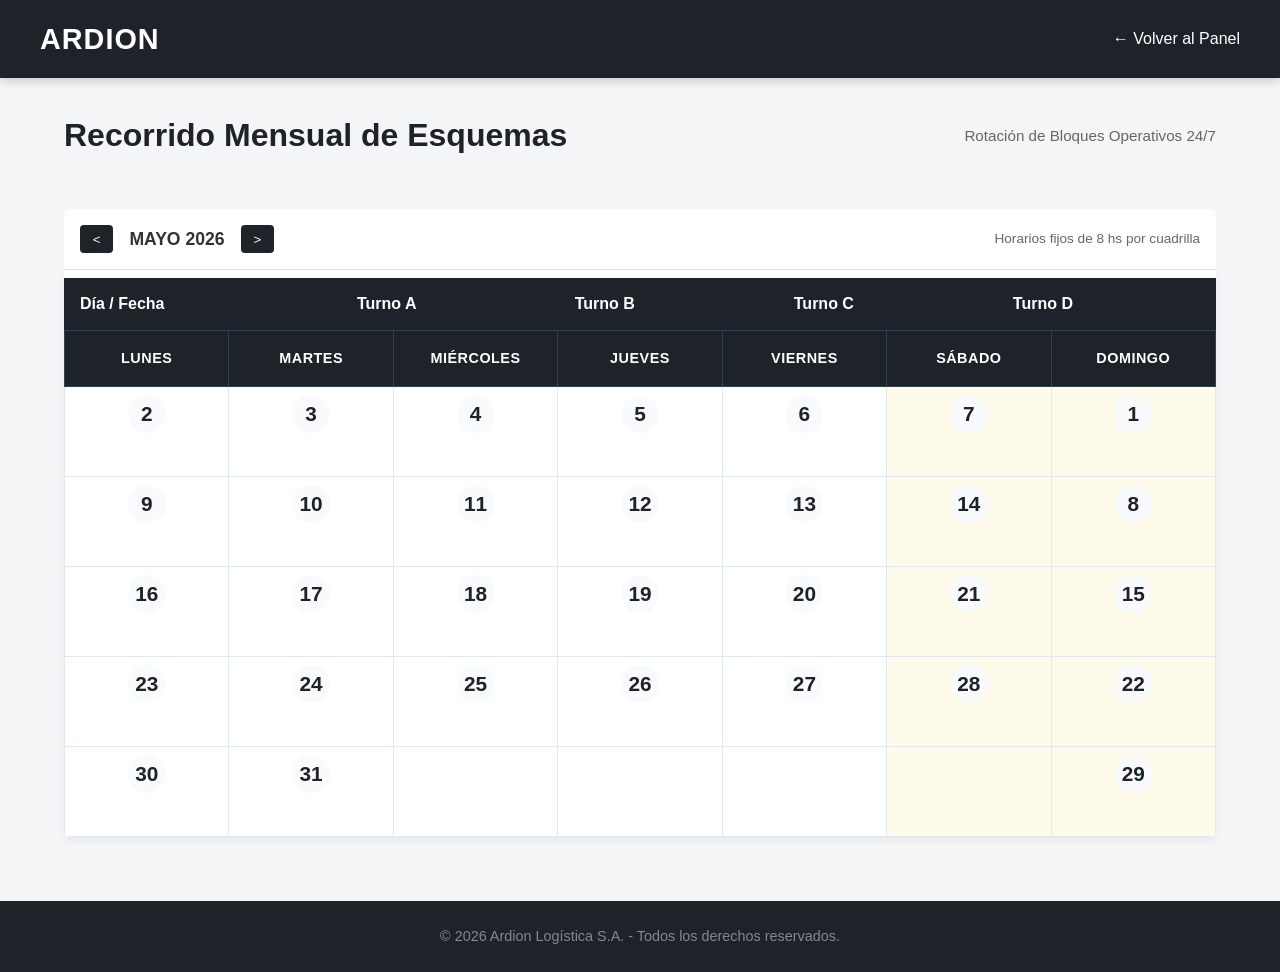
==== commit 192feddf: "Remove span from logo in calendario.html" ====
--- a/calendario.html
+++ b/calendario.html
@@ -11,7 +11,7 @@
 
     <header>
         <div class="nav-container">
-            <div class="logo">ARDION<span>_</span></div>
+            <div class="logo">ARDION</div>
             <a href="index2.html" class="btn-volver">&#8592; Volver al Panel</a>
         </div>
     </header>
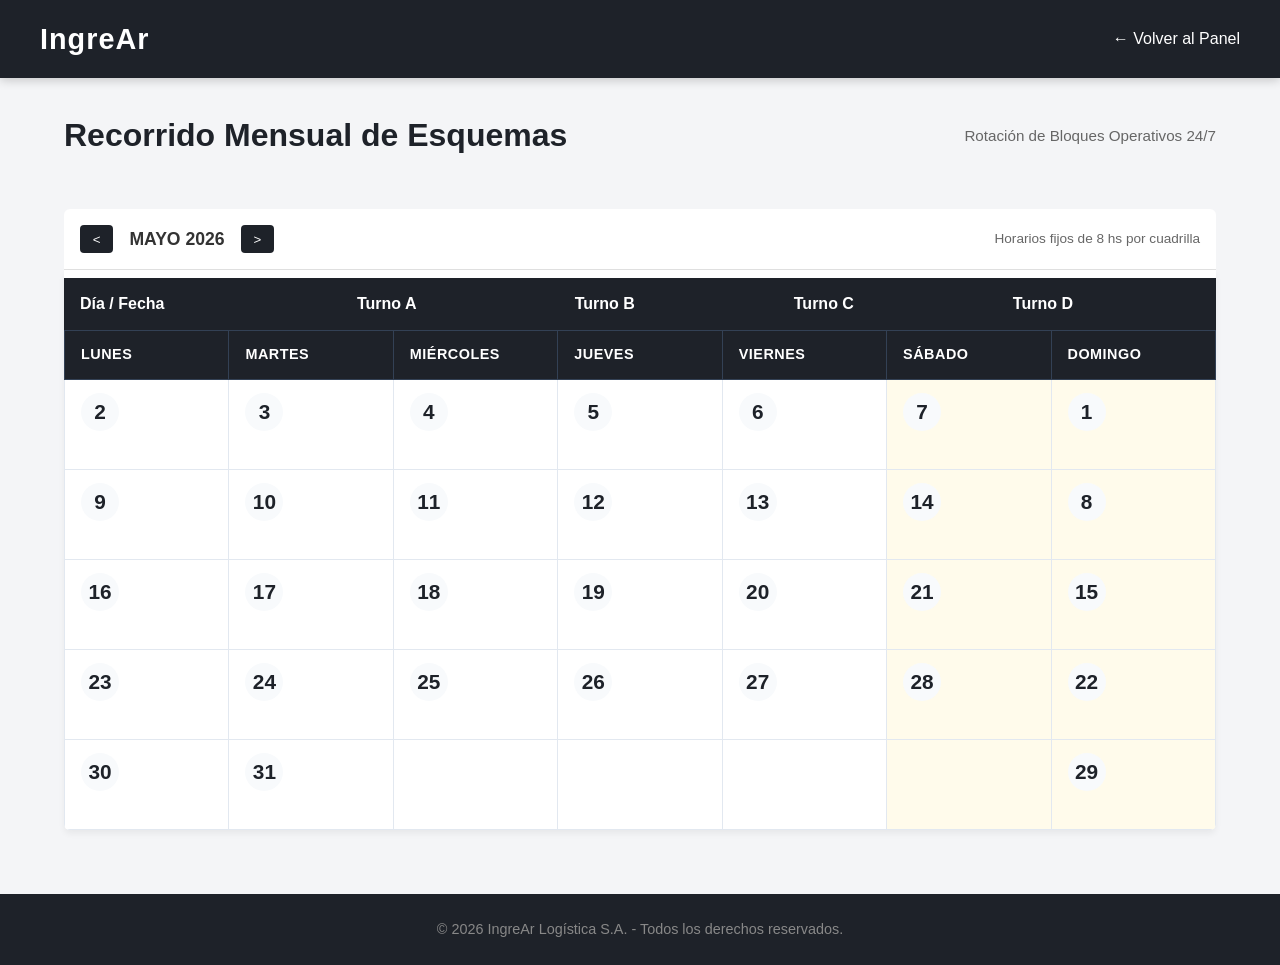
==== commit 507759cd: "Add files via upload" ====
--- a/calendario.html
+++ b/calendario.html
@@ -3,7 +3,7 @@
 <head>
     <meta charset="UTF-8">
     <meta name="viewport" content="width=device-width, initial-scale=1.0">
-    <title>Ardion - Calendario Mensual de Turnos</title>
+    <title>IngreAr - Calendario Mensual de Turnos</title>
 	<link rel="stylesheet" href="styles/styles.css">
 	<link rel="stylesheet" href="styles/styles_calendario.css">
 </head>
@@ -11,7 +11,7 @@
 
     <header>
         <div class="nav-container">
-            <div class="logo">ARDION</div>
+            <div class="logo">IngreAr</div>
             <a href="index2.html" class="btn-volver">&#8592; Volver al Panel</a>
         </div>
     </header>
@@ -151,7 +151,7 @@
 
     <footer>
         <div class="container">
-            <p>&copy; 2026 Ardion Logística S.A. - Todos los derechos reservados.</p>
+            <p>&copy; 2026 IngreAr Logística S.A. - Todos los derechos reservados.</p>
         </div>
     </footer>
 
--- a/styles/styles.css
+++ b/styles/styles.css
@@ -1,9 +1,3 @@
-/* ============================================================
-   ARDION LOGISTICS - ESTILOS GLOBALES UNIFICADOS
-   Integra: Dashboard Principal | Turnos | Análisis | Personal | Stock | Vacaciones
-   Versión 2.0 - Sin conflictos ni superposiciones
-   ============================================================ */
-
 /* ---------- VARIABLES GLOBALES ---------- */
 :root {
     /* Colores base */
@@ -42,6 +36,368 @@
     line-height: 1.6;
 }
 
+/* ========== ESTILOS DEL CHECKLIST (Página A4) ========== */
+
+/* Configuración de la página A4 para impresión */
+@page {
+    size: A4;
+    margin: 10mm 15mm 10mm 15mm;
+}
+
+/* Estilos base para el documento checklist */
+body.checklist-body {
+    font-family: var(--fuente, Arial, sans-serif);
+    font-size: 11px;
+    margin: 0;
+    padding: 0;
+    background-color: var(--color-fondo, #f4f5f7);
+    color: var(--color-texto-oscuro, #333333);
+}
+
+/* Contenedor principal del checklist */
+.checklist-page {
+    width: 100%;
+    max-width: 180mm;
+    margin: 0 auto;
+    background: white;
+    padding: 5mm;
+    border-radius: 8px;
+    box-shadow: 0 2px 8px rgba(0,0,0,0.05);
+}
+
+/* Tablas del checklist */
+.checklist-table {
+    width: 100%;
+    border-collapse: collapse;
+    margin-bottom: 8px;
+}
+
+.checklist-table th,
+.checklist-table td {
+    border: 1px solid #cbd5e0;
+    padding: 4px 6px;
+    text-align: left;
+    vertical-align: middle;
+}
+
+/* Tablas generales del sistema (manteniendo compatibilidad) */
+table:not(.checklist-table) {
+    width: 100%;
+    border-collapse: collapse;
+    text-align: left;
+}
+
+/* Encabezado del checklist */
+.header-table td,
+.info-table td {
+    padding: 3px 6px;
+}
+
+/* Tabla Principal de Picking */
+.picking-table th {
+    font-size: 10px;
+    padding: 5px 2px;
+    background: linear-gradient(135deg, var(--color-principal) 0%, var(--color-secundario) 100%);
+    color: var(--color-texto, #ffffff);
+}
+
+.picking-table tr:hover td {
+    background-color: #f1f3f5;
+}
+
+/* Distribución de carga */
+.dist-container {
+    display: flex;
+    border: 1px solid #cbd5e0;
+    margin-bottom: 8px;
+    height: 60px;
+    background: white;
+    border-radius: 6px;
+    overflow: hidden;
+}
+
+.dist-title {
+    width: 15%;
+    padding: 5px;
+    font-size: 10px;
+    font-weight: bold;
+    border-right: 1px solid #cbd5e0;
+    display: flex;
+    align-items: center;
+    background: linear-gradient(135deg, var(--color-principal) 0%, var(--color-secundario) 100%);
+    color: var(--color-texto, #ffffff);
+}
+
+.dist-main {
+    width: 65%;
+    padding: 4px;
+    font-size: 9px;
+    border-right: 1px solid #cbd5e0;
+    background: #ffffff;
+    color: #2d3748;
+}
+
+.dist-side {
+    width: 20%;
+    padding: 4px;
+    font-size: 9px;
+    background: #ffffff;
+    color: #2d3748;
+}
+
+/* Listas de verificación (Checklists) */
+.checklist-data-table td {
+    font-size: 10px;
+    padding: 6px;
+}
+
+/* Pie de página de firmas */
+.footer-table td {
+    width: 50%;
+    height: 18px;
+}
+
+.footer-table td strong {
+    color: var(--color-principal);
+}
+
+/* Badge opcional para checklist */
+.badge-check {
+    display: inline-block;
+    padding: 0.25rem 0.6rem;
+    border-radius: 50px;
+    font-size: 0.75rem;
+    font-weight: 600;
+    background-color: var(--color-exito, #388e3c);
+    color: white;
+}
+
+/* Clases utilitarias del checklist */
+.text-center { text-align: center; }
+
+.bg-gray { 
+    background: linear-gradient(135deg, var(--color-principal) 0%, var(--color-secundario) 100%);
+    color: var(--color-texto, #ffffff);
+    font-weight: bold;
+}
+
+/* Alturas específicas del checklist */
+.h-blank { height: 22px; }
+.h-large-blank { height: 45px; }
+.h-comment { height: 30px; }
+
+/* ========== ESTILOS DEL ORGANIGRAMA ========== */
+body.org-ch-page {
+    background: linear-gradient(135deg, var(--color-principal) 0%, var(--color-secundario) 100%);
+    font-family: var(--fuente);
+    padding: 20px;
+    min-height: 100vh;
+}
+
+.org-ch-wrapper {
+    max-width: 1400px;
+    margin: 0 auto;
+    background: rgba(255, 255, 255, 0.95);
+    border-radius: 20px;
+    padding: 30px 20px;
+    box-shadow: 0 20px 60px rgba(0,0,0,0.3);
+}
+
+.org-ch-wrapper h1 {
+    text-align: center;
+    color: #2d3748;
+    font-size: 2.2rem;
+    margin-bottom: 10px;
+    font-weight: 700;
+}
+
+.org-ch-wrapper .subtitle {
+    text-align: center;
+    color: #4a5568;
+    margin-bottom: 40px;
+    font-size: 1rem;
+    border-bottom: 2px solid #cbd5e0;
+    display: inline-block;
+    width: auto;
+    padding-bottom: 10px;
+}
+
+.org-ch-wrapper .title-container {
+    text-align: center;
+    margin-bottom: 30px;
+}
+
+/* Contenedor del organigrama con scroll horizontal si es necesario */
+.org-chart {
+    overflow-x: auto;
+    overflow-y: visible;
+    padding: 20px 10px 40px 10px;
+    position: relative;
+}
+
+/* Estructura flex para los niveles */
+.levels-container {
+    display: flex;
+    justify-content: center;
+    align-items: flex-start;
+    gap: 30px;
+    flex-wrap: nowrap;
+    min-width: min-content;
+}
+
+/* Cada nivel */
+.level {
+    display: flex;
+    flex-direction: column;
+    align-items: center;
+    gap: 20px;
+    min-width: 200px;
+    opacity: 0;
+    transform: translateY(30px);
+    animation: slideUp 0.6s ease forwards;
+}
+
+/* Retrasos escalonados para cada nivel */
+.level-0 { animation-delay: 0.05s; }
+.level-1 { animation-delay: 0.15s; }
+.level-2 { animation-delay: 0.25s; }
+.level-3 { animation-delay: 0.35s; }
+.level-4 { animation-delay: 0.45s; }
+.level-5 { animation-delay: 0.55s; }
+
+@keyframes slideUp {
+    to {
+        opacity: 1;
+        transform: translateY(0);
+    }
+}
+
+/* Encabezado del nivel */
+.level-header {
+    background: linear-gradient(135deg, var(--color-principal) 0%, var(--color-secundario) 100%);
+    color: var(--color-texto);
+    padding: 8px 16px;
+    border-radius: 20px;
+    font-size: 0.85rem;
+    font-weight: 600;
+    text-align: center;
+    width: 100%;
+    white-space: nowrap;
+    box-shadow: 0 2px 8px rgba(0,0,0,0.1);
+}
+
+/* Tarjeta de persona */
+.person-card {
+    background: white;
+    width: 160px;
+    height: 160px;
+    padding: 15px 10px;
+    border-radius: 12px;
+    box-shadow: 0 4px 12px rgba(0,0,0,0.1);
+    text-align: center;
+    transition: all 0.3s ease;
+    cursor: pointer;
+    border: 1px solid #e2e8f0;
+    position: relative;
+}
+
+.person-card:hover {
+    transform: translateY(-5px);
+    box-shadow: 0 8px 20px rgba(0,0,0,0.15);
+    border-color: var(--color-acento);
+}
+
+/* Avatar circular */
+.avatar {
+    width: 60px;
+    height: 60px;
+    background: linear-gradient(135deg, var(--color-principal) 0%, var(--color-secundario) 100%);
+    border-radius: 50%;
+    display: flex;
+    align-items: center;
+    justify-content: center;
+    margin: 0 auto 12px;
+    color: var(--color-texto);
+    font-weight: bold;
+    font-size: 1.2rem;
+    box-shadow: 0 2px 8px rgba(0,0,0,0.1);
+}
+
+.name {
+    font-weight: 700;
+    font-size: 0.7rem;
+    color: #2d3748;
+    margin-bottom: 6px;
+}
+
+.role {
+    font-size: 0.55rem;
+    color: var(--color-acento);
+    font-weight: 600;
+    margin-bottom: 6px;
+}
+
+.department {
+    font-size: 0.5rem;
+    color: #718096;
+    padding-top: 6px;
+    border-top: 1px solid #e2e8f0;
+    margin-top: 6px;
+}
+
+/* Panel de información del organigrama */
+.org-ch-wrapper .info-bar {
+    display: flex;
+    justify-content: space-between;
+    align-items: center;
+    background: linear-gradient(135deg, #f7fafc 0%, #edf2f7 100%);
+    padding: 12px 24px;
+    border-radius: 12px;
+    margin-top: 30px;
+    flex-wrap: wrap;
+    gap: 10px;
+}
+
+.org-ch-wrapper .total-badge {
+    background: var(--color-personal);
+    color: var(--color-texto);
+    padding: 5px 15px;
+    border-radius: 20px;
+    font-weight: bold;
+}
+
+.org-ch-wrapper .cascade-badge {
+    background: var(--color-acento);
+    color: var(--color-principal);
+    padding: 5px 15px;
+    border-radius: 20px;
+    font-weight: bold;
+}
+
+.org-ch-wrapper footer {
+    text-align: center;
+    margin-top: 20px;
+    color: #718096;
+    font-size: 0.75rem;
+}
+
+/* Scrollbar personalizada del organigrama */
+.org-chart::-webkit-scrollbar {
+    height: 8px;
+}
+
+.org-chart::-webkit-scrollbar-track {
+    background: #e2e8f0;
+    border-radius: 10px;
+}
+
+.org-chart::-webkit-scrollbar-thumb {
+    background: var(--color-principal);
+    border-radius: 10px;
+}
+
+/* ========== ESTILOS DEL MÓDULO DE DEPÓSITO ========== */
+
 /* ---------- HEADER Y NAVEGACIÓN (Común a todos) ---------- */
 header {
     background-color: var(--color-principal);
@@ -151,7 +507,7 @@
     padding-bottom: 1rem;
 }
 
-/* Bordes por módulo - se aplican según clase */
+/* Bordes por módulo */
 .seccion-encabezado.border-stock { border-bottom: 3px solid var(--color-stock); }
 .seccion-encabezado.border-turnos { border-bottom: 3px solid var(--color-turnos); }
 .seccion-encabezado.border-analisis { border-bottom: 3px solid var(--color-analisis); }
@@ -186,7 +542,7 @@
     box-shadow: 0 8px 15px rgba(0,0,0,0.1);
 }
 
-/* Variaciones de color en el borde superior de cada tarjeta dashboard */
+/* Variaciones de color en el borde superior */
 .card.stock { --color-secundario: var(--color-stock); border-top-color: var(--color-stock); }
 .card.autoelevadores { --color-secundario: var(--color-autoelevadores); border-top-color: var(--color-autoelevadores); }
 .card.personal { --color-secundario: var(--color-personal); border-top-color: var(--color-personal); }
@@ -310,7 +666,7 @@
     cursor: pointer;
 }
 
-/* ---------- TABLAS (Estilo unificado) ---------- */
+/* ---------- TABLAS (Estilo unificado del sistema) ---------- */
 .tabla-contenedor {
     background-color: #ffffff;
     border-radius: 0 0 6px 6px;
@@ -318,13 +674,7 @@
     overflow-x: auto;
 }
 
-table {
-    width: 100%;
-    border-collapse: collapse;
-    text-align: left;
-}
-
-th {
+th:not(.picking-table th) {
     background-color: var(--color-principal);
     color: var(--color-texto);
     font-weight: 600;
@@ -334,17 +684,17 @@
     z-index: 20;
 }
 
-td {
+td:not(.checklist-table td) {
     padding: 0.8rem 1rem;
     font-size: 0.9rem;
     border-bottom: 1px solid #e2e8f0;
 }
 
-tr:hover {
+tr:hover:not(.picking-table tr) {
     background-color: #f1f3f5;
 }
 
-tr:nth-child(even) {
+tr:nth-child(even):not(.picking-table tr) {
     background-color: #f9fafb;
 }
 
@@ -601,4 +951,37 @@
     .dashboard-row, .contenido-layout {
         grid-template-columns: 1fr;
     }
-}
+    
+    /* Responsive del checklist */
+    .checklist-page {
+        padding: 2mm;
+    }
+    
+    .checklist-table th,
+    .checklist-table td {
+        padding: 2px 3px;
+        font-size: 9px;
+    }
+    
+    /* Responsive del organigrama */
+    .levels-container {
+        gap: 15px;
+    }
+    
+    .person-card {
+        width: 170px;
+        padding: 10px 8px;
+    }
+    
+    .avatar {
+        width: 50px;
+        height: 50px;
+        font-size: 1rem;
+    }
+}
+	.rojo {
+        background: red;
+        color: black;
+        font-size: 1.5em;
+        border-radius: 5px;
+    }
